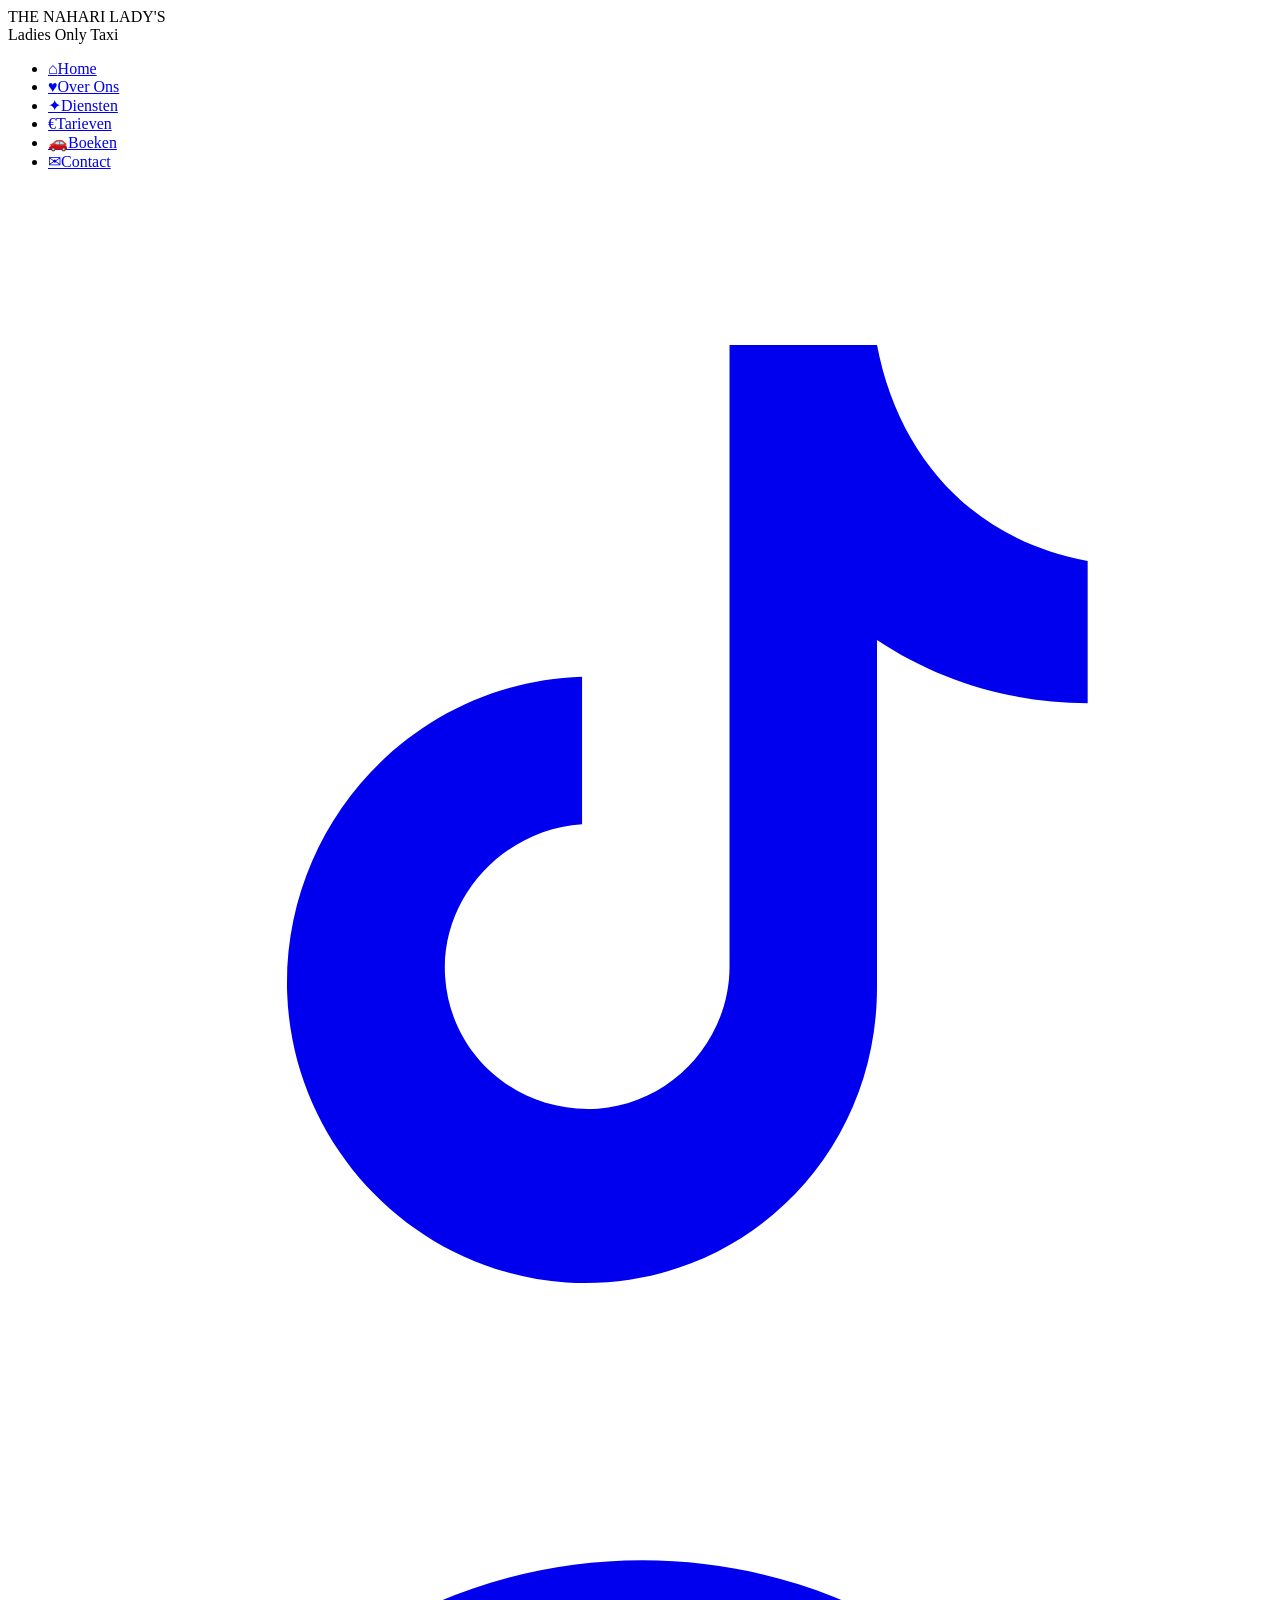
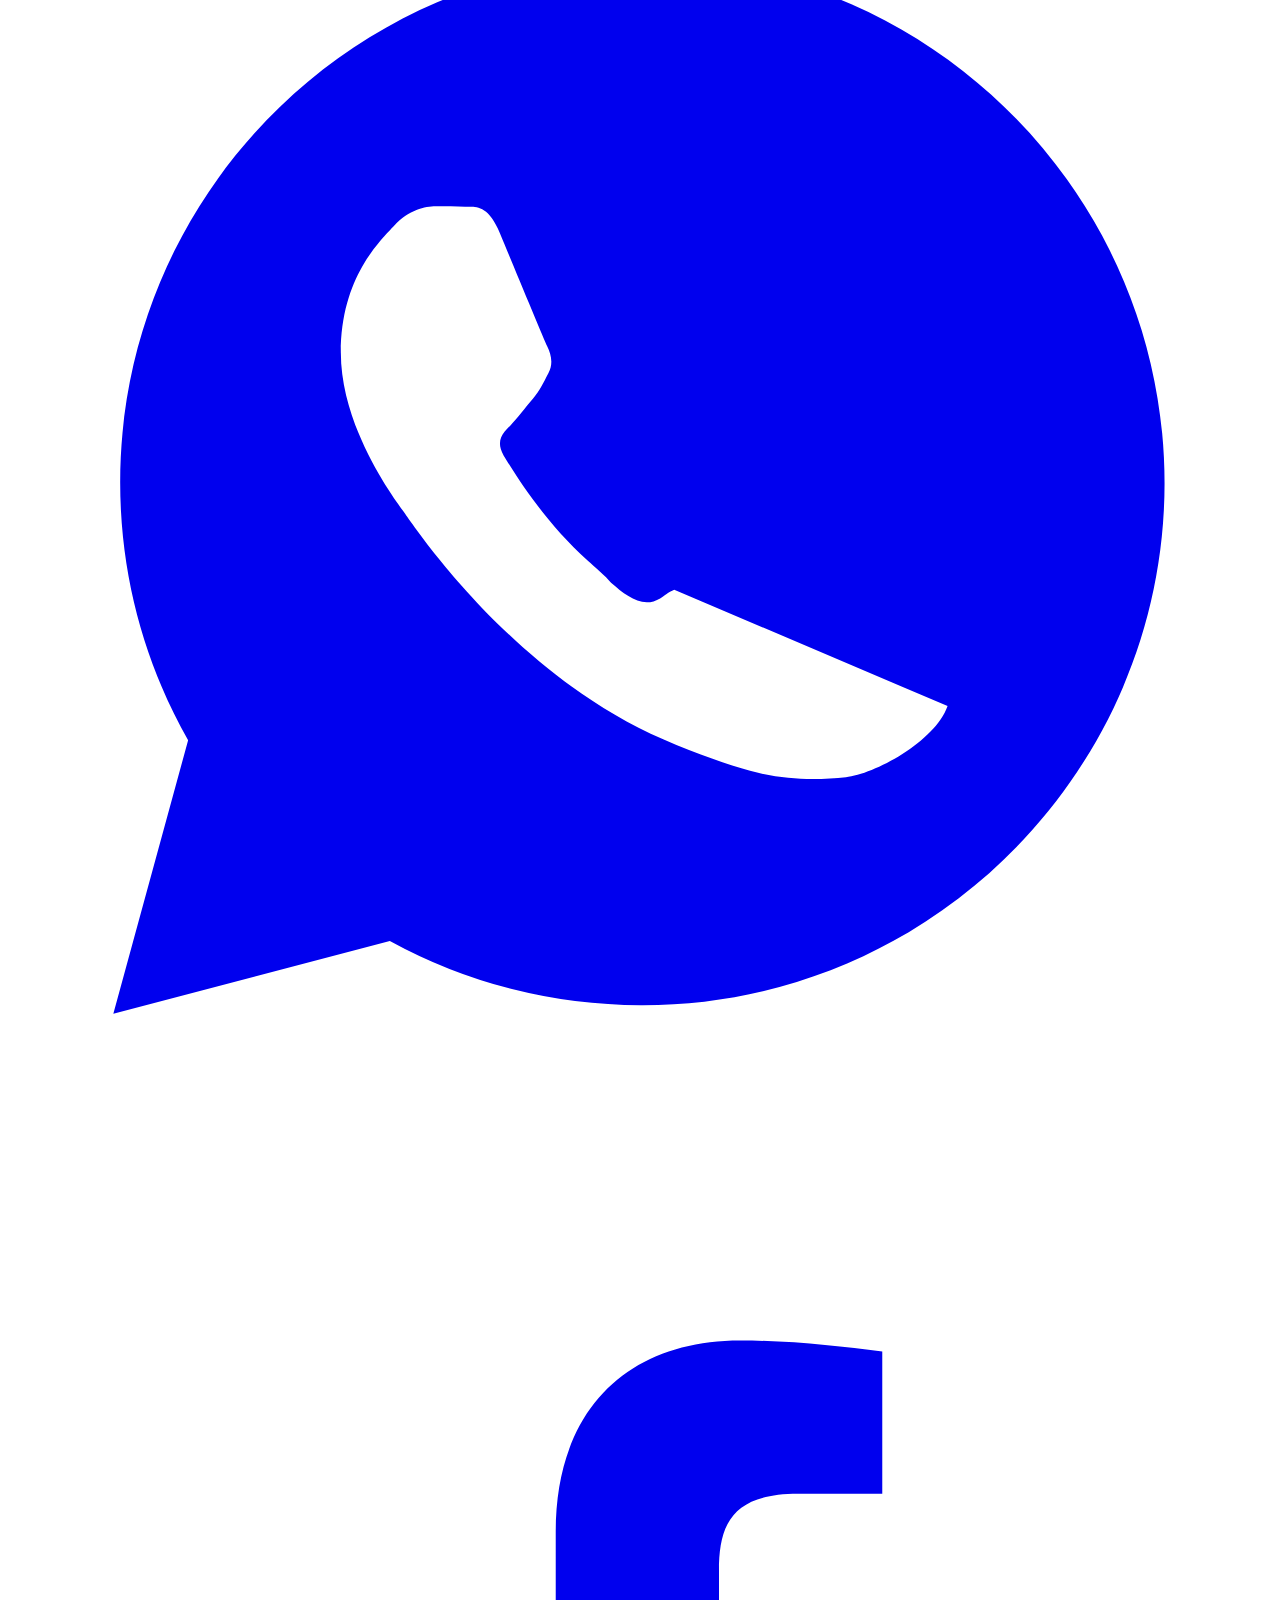
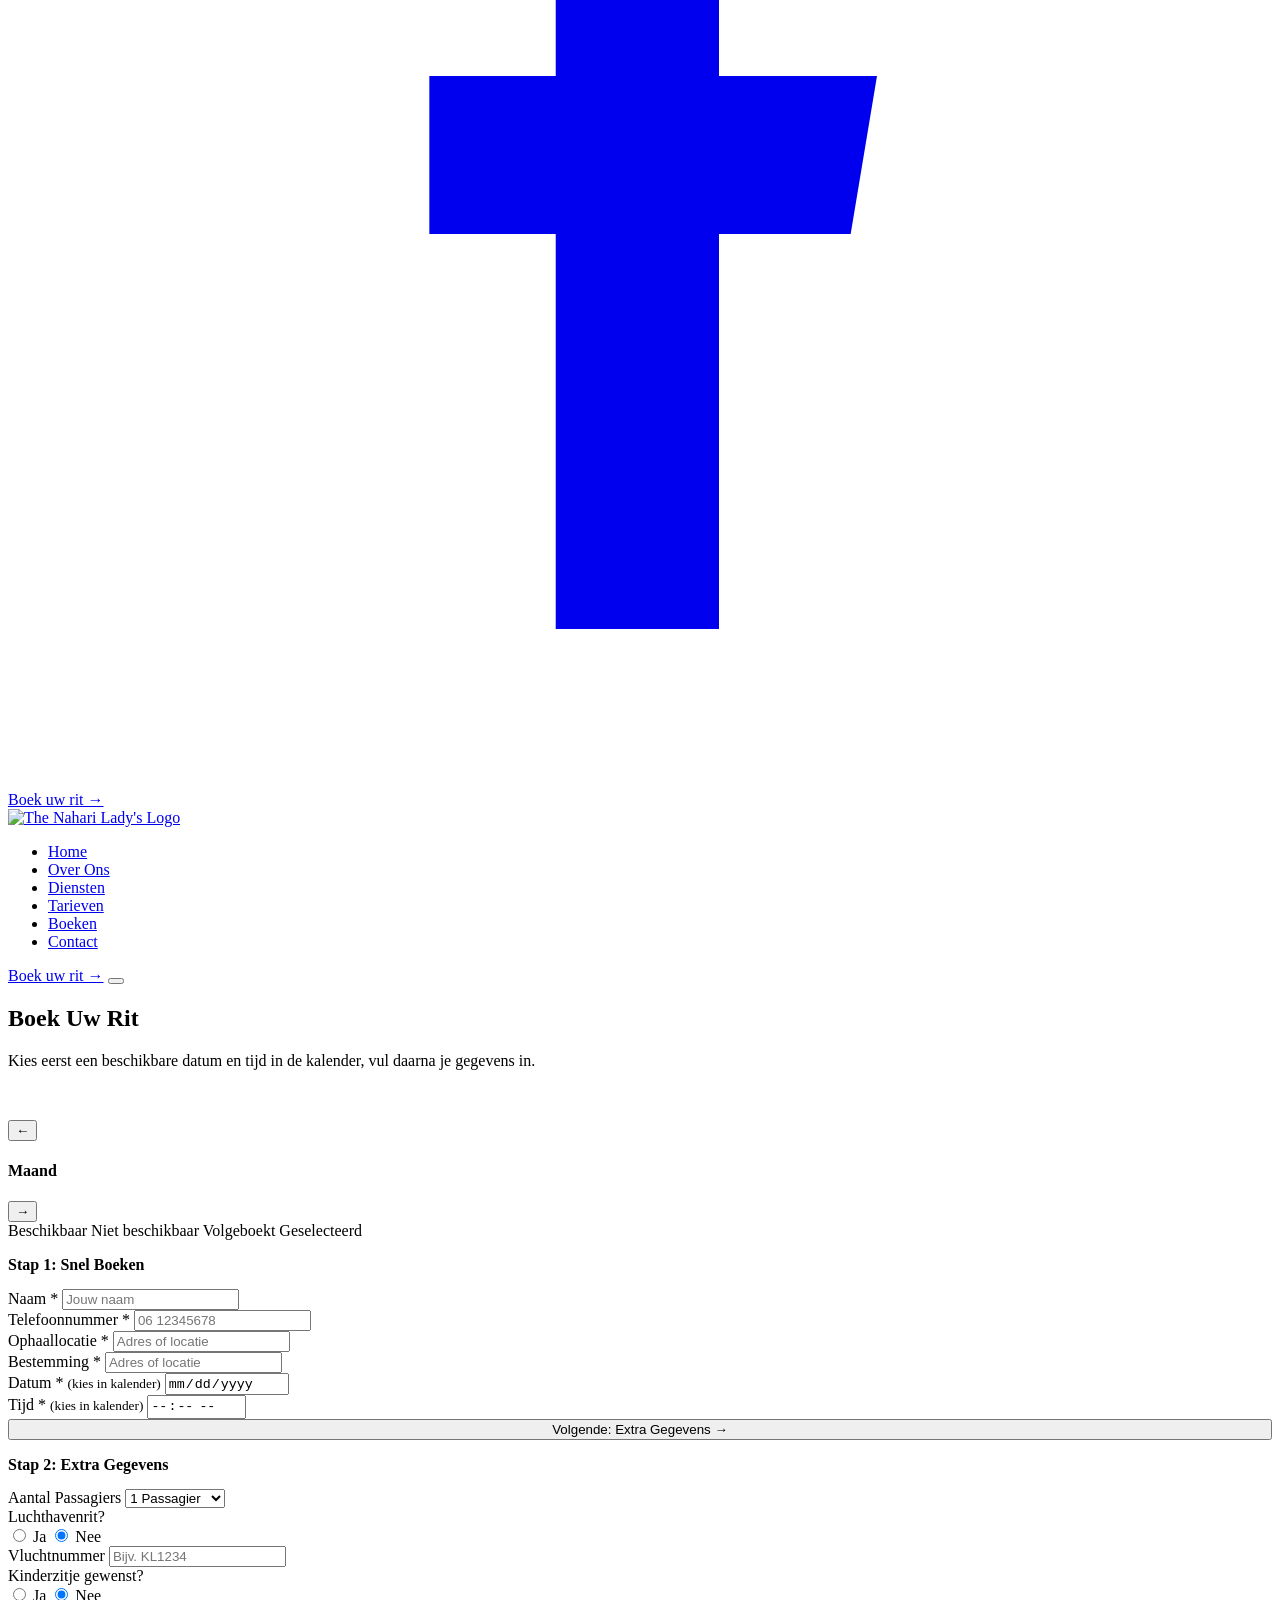
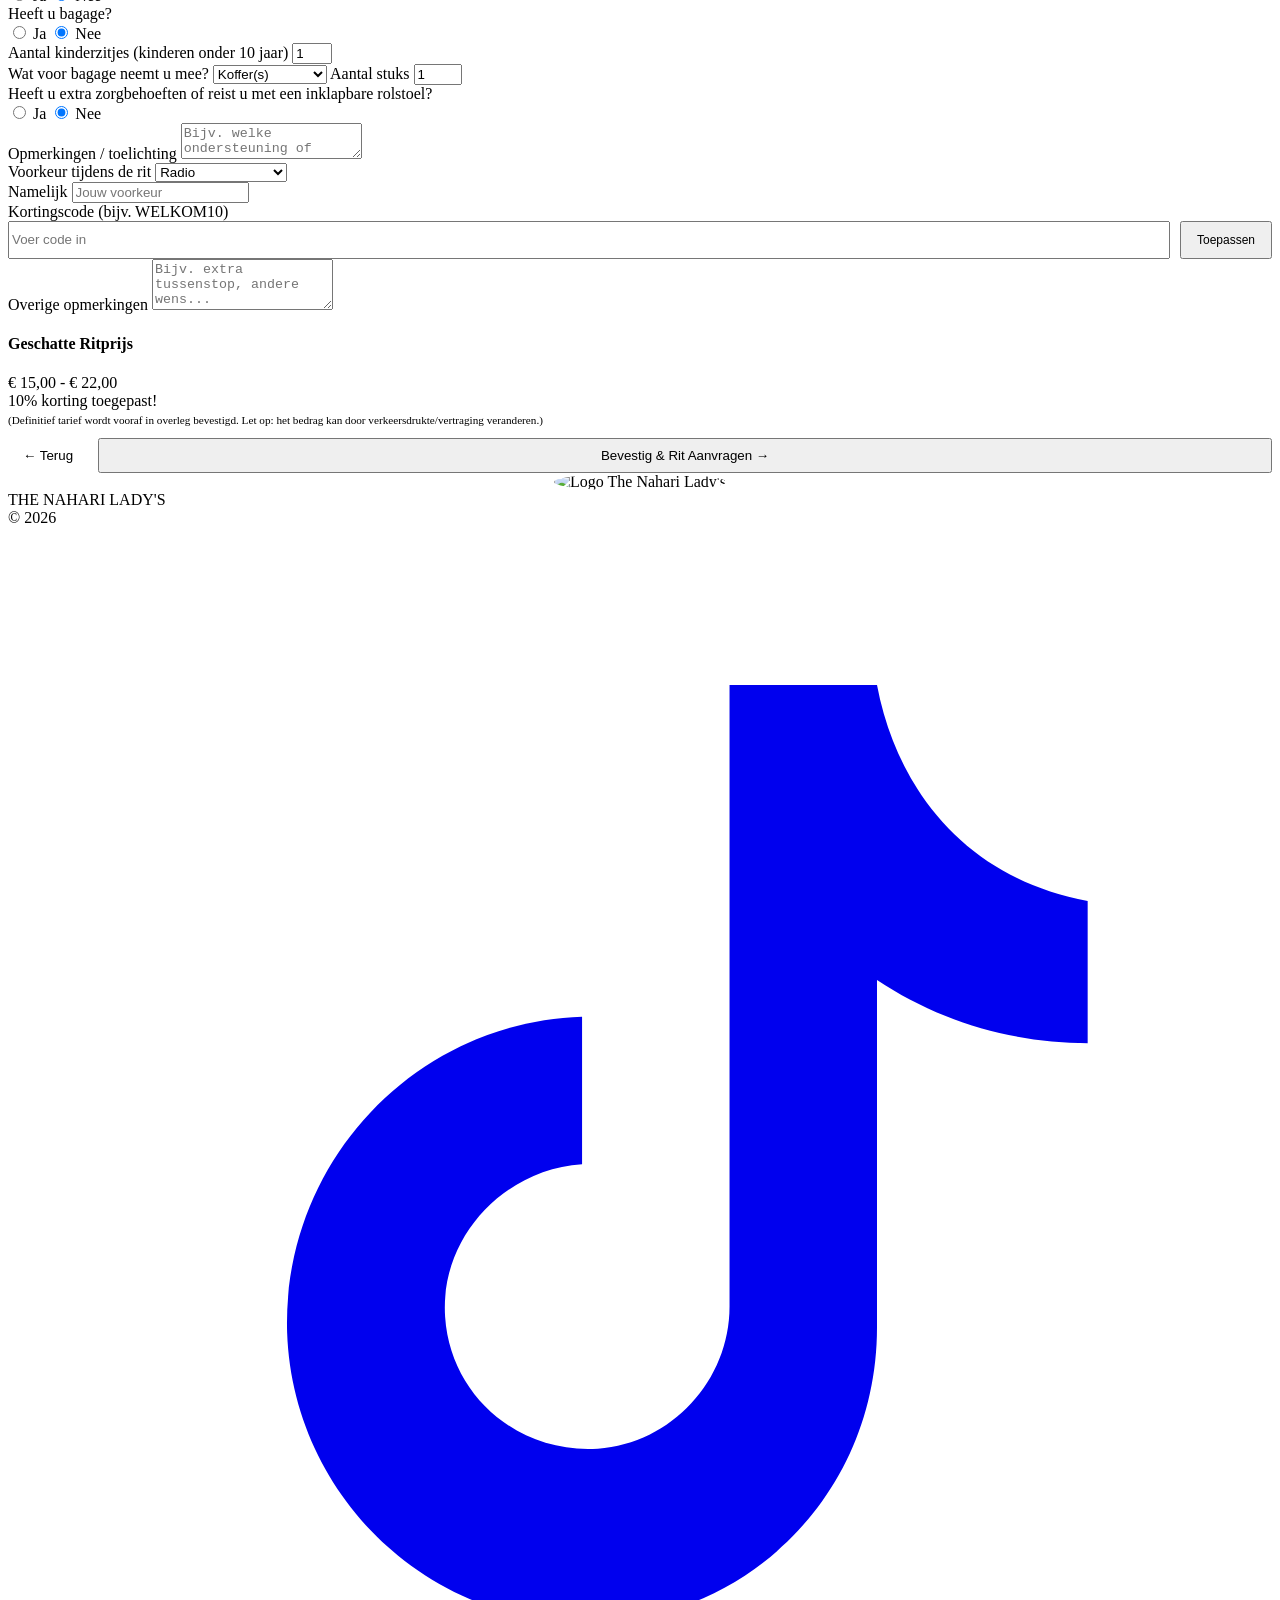
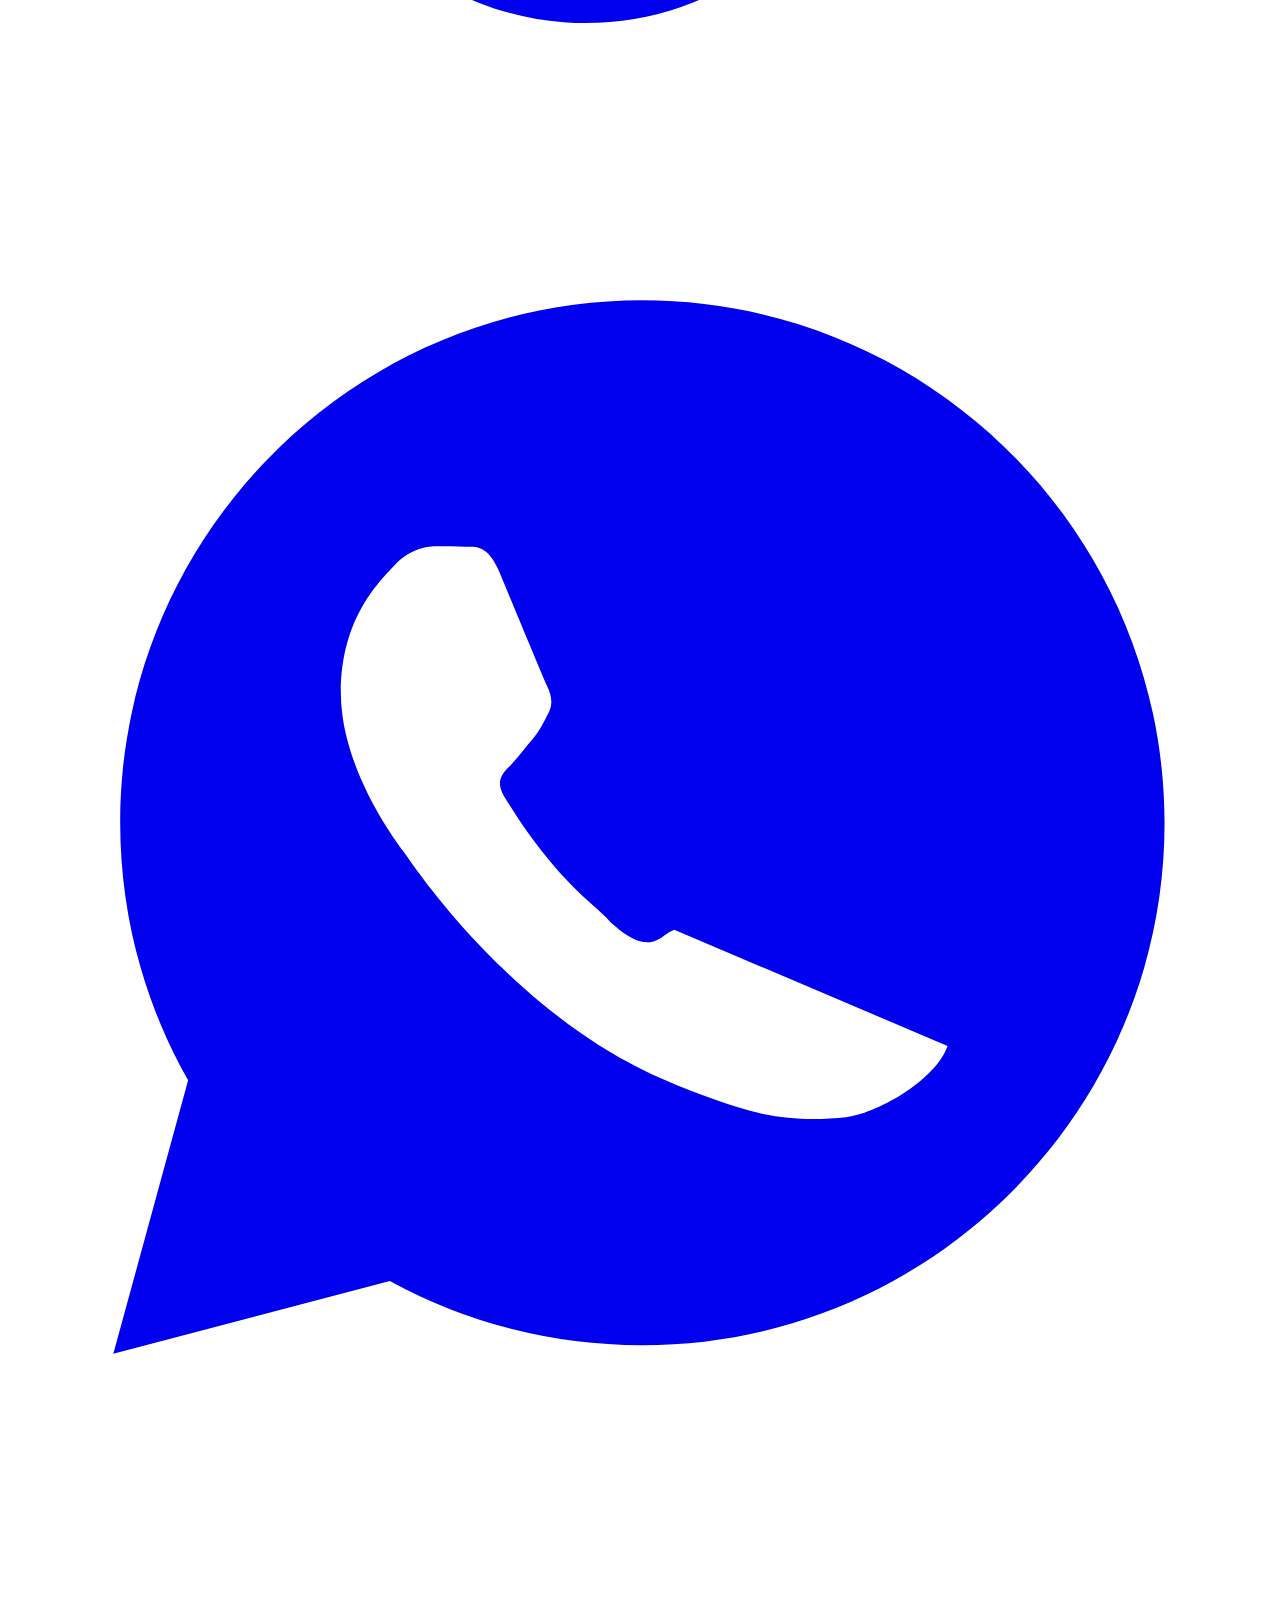
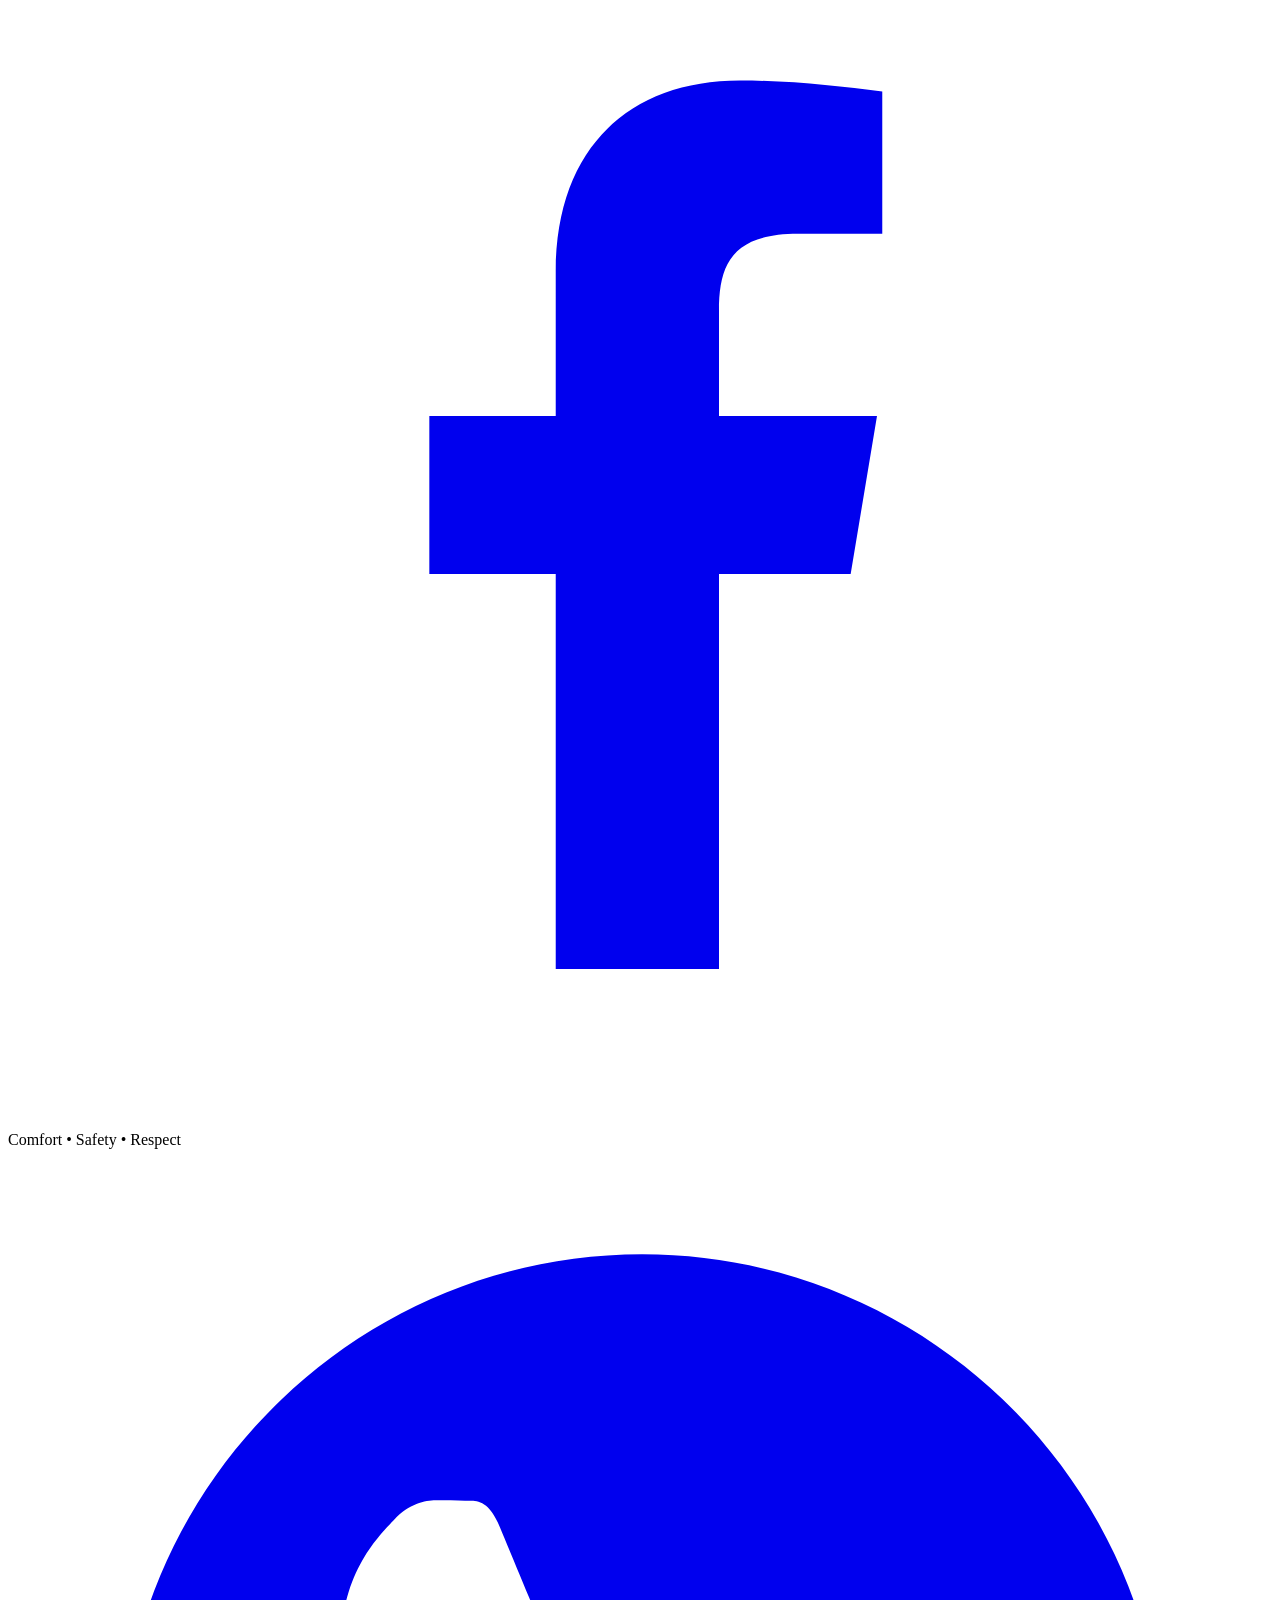
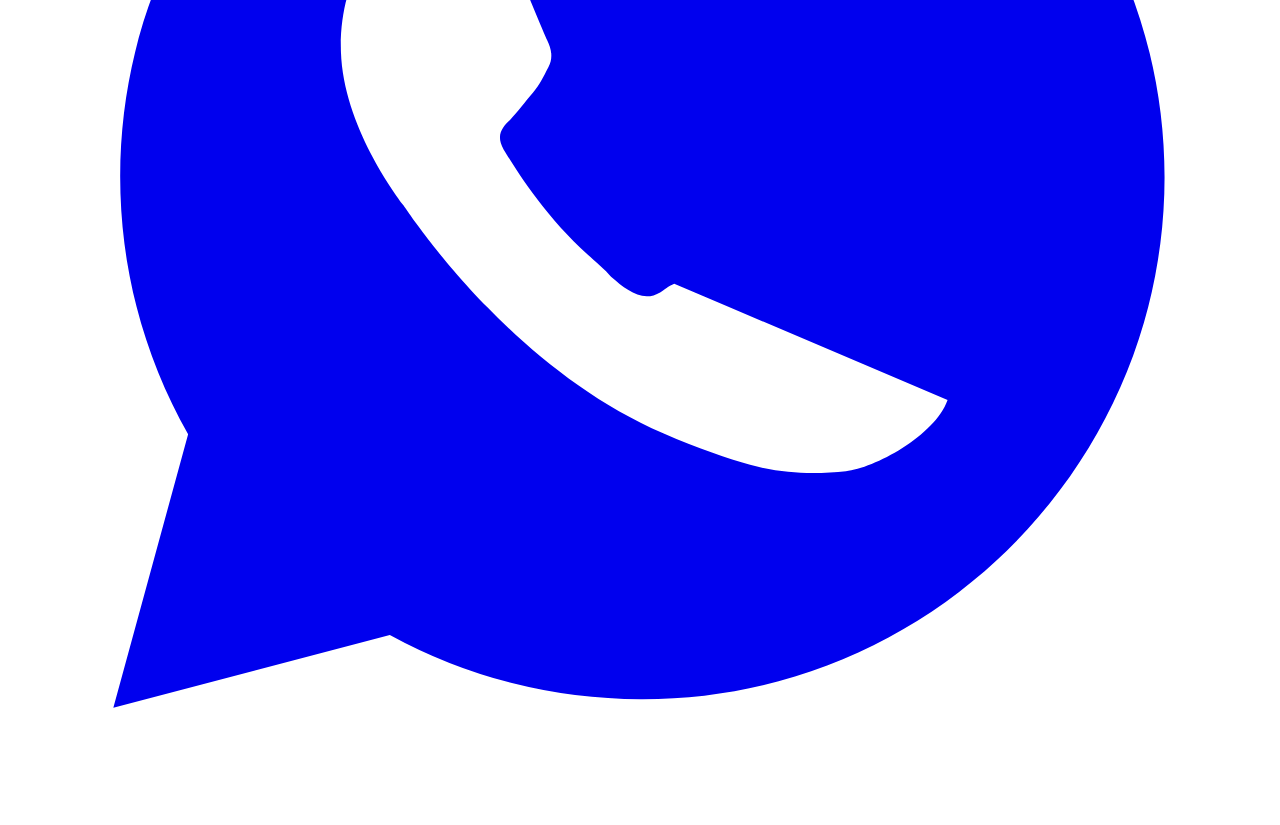
==== boeken.html @ c6970723 "Add files via upload" ====
<!DOCTYPE html>
<html lang="nl">
<head>
  <meta charset="UTF-8">
  <meta name="viewport" content="width=device-width, initial-scale=1.0">
  <title>Boek Uw Rit | THE NAHARI LADY'S</title>
  <meta name="description" content="Boek eenvoudig jouw rit bij The Nahari Lady's. Kies een beschikbare datum en tijd in de kalender.">
  <link rel="stylesheet" href="assets/style.css">
</head>
<body>

  <div id="preloader">
    <div class="preloader-title brand-name">THE NAHARI LADY'S</div>
    <div class="preloader-subtitle">Ladies Only Taxi</div>
  </div>

  <div class="hover-preview-box" id="hoverPreview"></div>

  <div class="mobile-nav-overlay" id="mobileOverlay" onclick="toggleMenu()"></div>
  <div class="mobile-sidebar" id="mobileSidebar">
    <div class="mobile-sidebar-preview" id="mobilePreview"></div>
    <ul class="mobile-nav-links">
      <li><a href="index.html" data-img="https://images.unsplash.com/photo-1549317661-bd32c8ce0db2?auto=format&fit=crop&w=500&q=80"><span class="m-icon">⌂</span>Home</a></li>
      <li><a href="over-ons.html" data-img="https://images.unsplash.com/photo-1573496359142-b8d87734a5a2?auto=format&fit=crop&w=500&q=80"><span class="m-icon">♥</span>Over Ons</a></li>
      <li><a href="diensten.html" data-img="https://images.unsplash.com/photo-1449965408869-eaa3f722e40d?auto=format&fit=crop&w=500&q=80"><span class="m-icon">✦</span>Diensten</a></li>
      <li><a href="tarieven.html" data-img="https://images.unsplash.com/photo-1554224155-8d04cb21cd6c?auto=format&fit=crop&w=500&q=80"><span class="m-icon">€</span>Tarieven</a></li>
      <li><a href="boeken.html" class="active" data-img="nnl.jpg"><span class="m-icon">🚗</span>Boeken</a></li>
      <li><a href="contact.html" data-img="https://images.unsplash.com/photo-1423666639041-f56000c27a9a?auto=format&fit=crop&w=500&q=80"><span class="m-icon">✉</span>Contact</a></li>
    </ul>
    <div>
      <div class="mobile-sidebar-socials social-icons">
        <a href="https://www.tiktok.com" target="_blank" rel="noopener" class="icon-tiktok" aria-label="TikTok"><svg viewBox="0 0 24 24" fill="currentColor"><path d="M16.5 3c.4 2.1 1.8 3.7 4 4.1v2.7c-1.4 0-2.8-.4-4-1.2v6.6c0 3.3-2.7 5.8-5.9 5.6-2.9-.2-5.2-2.6-5.3-5.5-.1-3.2 2.4-5.9 5.6-6v2.8c-1.5.1-2.7 1.4-2.6 2.9.1 1.5 1.4 2.6 2.9 2.5 1.4-.1 2.5-1.3 2.5-2.7V3h2.8z"/></svg></a>
        <a href="https://wa.me/31612345678" target="_blank" rel="noopener" class="icon-whatsapp" aria-label="WhatsApp"><svg viewBox="0 0 24 24" fill="currentColor"><path d="M12.04 2C6.58 2 2.13 6.45 2.13 11.91c0 1.79.47 3.45 1.29 4.9L2 22l5.25-1.38a9.9 9.9 0 0 0 4.79 1.22h.01c5.46 0 9.91-4.45 9.91-9.91C21.96 6.45 17.5 2 12.04 2zm5.8 14.16c-.24.68-1.4 1.3-1.93 1.35-.5.05-1.13.07-1.82-.12-.42-.12-.96-.3-1.65-.6-2.9-1.25-4.8-4.15-4.94-4.34-.14-.19-1.18-1.57-1.18-3 0-1.43.75-2.13 1.02-2.42.27-.29.58-.36.78-.36.19 0 .39 0 .56.01.18.01.42-.07.66.5.24.58.83 2 .9 2.15.07.15.12.32.02.51-.1.19-.15.31-.29.48-.15.17-.3.38-.43.51-.14.14-.29.29-.13.57.17.28.75 1.24 1.6 2 .12.11.34.29.44.42.29.25.6.5.94.29.15-.1.14-.11.26-.16z"/></svg></a>
        <a href="https://facebook.com" target="_blank" rel="noopener" class="icon-facebook" aria-label="Facebook"><svg viewBox="0 0 24 24" fill="currentColor"><path d="M13.5 21v-7.5h2.5l.5-3h-3V8.5c0-.87.24-1.46 1.5-1.46h1.6V4.34C15.8 4.24 14.9 4.13 13.9 4.13c-2.1 0-3.5 1.28-3.5 3.63V10.5H8v3h2.4V21h3.1z"/></svg></a>
      </div>
      <a href="boeken.html" class="btn-pink" style="justify-content: center; margin-top: 20px; width: 100%;">Boek uw rit &rarr;</a>
    </div>
  </div>

  <header>
    <div class="container nav-wrapper">
      <a href="index.html" class="logo-brand"><img src="nnl.jpg" alt="The Nahari Lady's Logo" class="logo-img"></a>
      <nav aria-label="Hoofdnavigatie">
        <ul class="nav-links">
          <li><a href="index.html" data-img="https://images.unsplash.com/photo-1549317661-bd32c8ce0db2?auto=format&fit=crop&w=300&q=80">Home</a></li>
          <li><a href="over-ons.html" data-img="https://images.unsplash.com/photo-1573496359142-b8d87734a5a2?auto=format&fit=crop&w=300&q=80">Over Ons</a></li>
          <li><a href="diensten.html" data-img="https://images.unsplash.com/photo-1449965408869-eaa3f722e40d?auto=format&fit=crop&w=300&q=80">Diensten</a></li>
          <li><a href="tarieven.html" data-img="https://images.unsplash.com/photo-1554224155-8d04cb21cd6c?auto=format&fit=crop&w=300&q=80">Tarieven</a></li>
          <li><a href="boeken.html" class="active" data-img="nnl.jpg">Boeken</a></li>
          <li><a href="contact.html" data-img="https://images.unsplash.com/photo-1423666639041-f56000c27a9a?auto=format&fit=crop&w=300&q=80">Contact</a></li>
        </ul>
      </nav>
      <a href="boeken.html" class="btn-pink nav-btn-desktop">Boek uw rit &rarr;</a>
      <button class="hamburger-btn" onclick="toggleMenu()" aria-label="Open Navigatiemenu" id="hamburgerBtn"><span></span><span></span><span></span></button>
    </div>
  </header>

  <section class="page-hero">
    <div class="container">
      <h1>Boek Uw Rit</h1>
      <p>Kies eerst een beschikbare datum en tijd in de kalender, vul daarna je gegevens in.</p>
    </div>
  </section>

  <section class="container booking-section fade-in-up" style="margin-top:50px;">

    <!-- KALENDER MET LEGENDA -->
    <div class="calendar-panel">
      <div class="calendar-header">
        <button type="button" class="cal-nav-btn" onclick="calendarPrevMonth()" aria-label="Vorige maand">&larr;</button>
        <h4 id="calendarMonthLabel">Maand</h4>
        <button type="button" class="cal-nav-btn" onclick="calendarNextMonth()" aria-label="Volgende maand">&rarr;</button>
      </div>
      <div class="calendar-grid" id="calendarGrid"></div>
      <div class="calendar-legend">
        <span><span class="legend-dot beschikbaar"></span> Beschikbaar</span>
        <span><span class="legend-dot niet-beschikbaar"></span> Niet beschikbaar</span>
        <span><span class="legend-dot vol"></span> Volgeboekt</span>
        <span><span class="legend-dot geselecteerd"></span> Geselecteerd</span>
      </div>

      <div class="timeslot-panel" id="timeslotPanel" style="display:none;">
        <h5>Kies een tijdstip</h5>
        <div class="timeslot-grid" id="timeslotGrid"></div>
        <div class="selected-date-info" id="selectedDateInfo"></div>
      </div>
    </div>

    <div class="booking-container">
      <form id="bookingForm" onsubmit="handleBookingSubmit(event)">

        <!-- STAP 1: SNEL BOEKEN -->
        <div id="step1">
          <h3 style="font-size: 1rem; margin-bottom: 15px; color: var(--turquoise-main);">Stap 1: Snel Boeken</h3>
          <div class="form-grid">
            <div class="form-group">
              <label for="naam">Naam *</label>
              <input type="text" id="naam" placeholder="Jouw naam" required>
            </div>
            <div class="form-group">
              <label for="telefoon">Telefoonnummer *</label>
              <input type="tel" id="telefoon" placeholder="06 12345678" required>
            </div>
            <div class="form-group">
              <label for="ophaal">Ophaallocatie *</label>
              <input type="text" id="ophaal" placeholder="Adres of locatie" required>
            </div>
            <div class="form-group">
              <label for="bestemming">Bestemming *</label>
              <input type="text" id="bestemming" placeholder="Adres of locatie" required>
            </div>
            <div class="form-group">
              <label for="datum">Datum * <small style="font-weight:400;">(kies in kalender)</small></label>
              <input type="date" id="datum" required readonly>
            </div>
            <div class="form-group">
              <label for="tijd">Tijd * <small style="font-weight:400;">(kies in kalender)</small></label>
              <input type="time" id="tijd" required readonly>
            </div>
            <div class="form-group full-width">
              <button type="button" class="btn-pink" onclick="goToStep2()" style="width:100%; justify-content:center;">Volgende: Extra Gegevens &rarr;</button>
            </div>
          </div>
        </div>

        <!-- STAP 2: EXTRA GEGEVENS -->
        <div id="step2">
          <h3 style="font-size: 1rem; margin-bottom: 15px; color: var(--turquoise-main);">Stap 2: Extra Gegevens</h3>
          <div class="form-grid">

            <div class="form-group">
              <label for="passagiers">Aantal Passagiers</label>
              <select id="passagiers">
                <option value="1">1 Passagier</option>
                <option value="2">2 Passagiers</option>
                <option value="3">3 Passagiers</option>
                <option value="4">4 Passagiers</option>
              </select>
            </div>

            <div class="form-group">
              <label>Luchthavenrit?</label>
              <div class="toggle-group">
                <input type="radio" name="luchthaven" id="luchthavenJa" onchange="toggleField('luchthaven', true)">
                <label for="luchthavenJa">Ja</label>
                <input type="radio" name="luchthaven" id="luchthavenNee" onchange="toggleField('luchthaven', false)" checked>
                <label for="luchthavenNee">Nee</label>
              </div>
            </div>

            <div class="conditional-field" id="luchthavenField">
              <div class="conditional-field-inner">
                <label for="vluchtnummer">Vluchtnummer</label>
                <input type="text" id="vluchtnummer" placeholder="Bijv. KL1234">
              </div>
            </div>

            <div class="form-group">
              <label>Kinderzitje gewenst?</label>
              <div class="toggle-group">
                <input type="radio" name="kinderzitje" id="kinderzitjeJa" onchange="toggleField('kinderzitje', true)">
                <label for="kinderzitjeJa">Ja</label>
                <input type="radio" name="kinderzitje" id="kinderzitjeNee" onchange="toggleField('kinderzitje', false)" checked>
                <label for="kinderzitjeNee">Nee</label>
              </div>
            </div>

            <div class="form-group">
              <label>Heeft u bagage?</label>
              <div class="toggle-group">
                <input type="radio" name="bagage" id="bagageJa" onchange="toggleField('bagage', true)">
                <label for="bagageJa">Ja</label>
                <input type="radio" name="bagage" id="bagageNee" onchange="toggleField('bagage', false)" checked>
                <label for="bagageNee">Nee</label>
              </div>
            </div>

            <div class="conditional-field" id="kinderzitjeField">
              <div class="conditional-field-inner">
                <label for="aantalKinderzitjes">Aantal kinderzitjes (kinderen onder 10 jaar)</label>
                <input type="number" id="aantalKinderzitjes" min="1" max="4" value="1">
              </div>
            </div>

            <div class="conditional-field" id="bagageField">
              <div class="conditional-field-inner">
                <label for="soortBagage">Wat voor bagage neemt u mee?</label>
                <select id="soortBagage">
                  <option value="koffers">Koffer(s)</option>
                  <option value="handbagage">Handbagage</option>
                  <option value="anders">Andere bagage</option>
                </select>
                <label for="aantalBagage">Aantal stuks</label>
                <input type="number" id="aantalBagage" min="1" max="10" value="1">
              </div>
            </div>

            <div class="form-group full-width">
              <label>Heeft u extra zorgbehoeften of reist u met een inklapbare rolstoel?</label>
              <div class="toggle-group" style="max-width: 300px;">
                <input type="radio" name="zorg" id="zorgJa" onchange="toggleField('zorg', true)">
                <label for="zorgJa">Ja</label>
                <input type="radio" name="zorg" id="zorgNee" onchange="toggleField('zorg', false)" checked>
                <label for="zorgNee">Nee</label>
              </div>
            </div>

            <div class="conditional-field" id="zorgField">
              <div class="conditional-field-inner">
                <label for="zorgToelichting">Opmerkingen / toelichting</label>
                <textarea id="zorgToelichting" rows="2" placeholder="Bijv. welke ondersteuning of hulpmiddel nodig is"></textarea>
              </div>
            </div>

            <div class="form-group full-width">
              <label for="voorkeurRit">Voorkeur tijdens de rit</label>
              <select id="voorkeurRit" onchange="toggleAndersVeld()">
                <option value="radio">Radio</option>
                <option value="muziek">Muziek</option>
                <option value="stilte">Stilte</option>
                <option value="geen">Geen voorkeur</option>
                <option value="anders">Anders, namelijk...</option>
              </select>
            </div>

            <div class="conditional-field" id="andersField">
              <div class="conditional-field-inner">
                <label for="voorkeurAnders">Namelijk</label>
                <input type="text" id="voorkeurAnders" placeholder="Jouw voorkeur">
              </div>
            </div>

            <div class="form-group full-width">
              <label for="kortingscode">Kortingscode (bijv. WELKOM10)</label>
              <div style="display:flex; gap:10px;">
                <input type="text" id="kortingscode" placeholder="Voer code in" style="flex:1;">
                <button type="button" class="btn-pink" onclick="applyDiscount()" style="padding: 10px 15px; font-size:0.75rem;">Toepassen</button>
              </div>
            </div>

            <div class="form-group full-width">
              <label for="opmerkingen">Overige opmerkingen</label>
              <textarea id="opmerkingen" rows="3" placeholder="Bijv. extra tussenstop, andere wens..."></textarea>
            </div>

            <div class="form-group full-width">
              <div class="price-estimate-box">
                <h4>Geschatte Ritprijs</h4>
                <div class="price-amount" id="priceDisplay">€ 15,00 - € 22,00</div>
                <div class="discount-tag" id="discountTag">10% korting toegepast!</div>
                <small style="font-size: 0.7rem; color: var(--text-muted);">(Definitief tarief wordt vooraf in overleg bevestigd. Let op: het bedrag kan door verkeersdrukte/vertraging veranderen.)</small>
              </div>
            </div>

            <div class="form-group full-width" style="display:flex; gap:10px; margin-top:10px;">
              <button type="button" onclick="goToStep1()" style="background:transparent; border:1px solid var(--border-color); padding:10px 15px; border-radius:30px; cursor:pointer;">&larr; Terug</button>
              <button type="submit" class="btn-pink" style="flex:1; justify-content:center;">Bevestig & Rit Aanvragen &rarr;</button>
            </div>
          </div>
        </div>

      </form>

      <div style="text-align: center;">
        <img src="nnl.jpg" alt="Logo The Nahari Lady's" style="width: 220px; height: auto; border-radius: 50%; border: 2px solid var(--gold-accent);" loading="lazy">
      </div>
    </div>
  </section>

  <footer>
    <div class="container footer-wrapper">
      <div><div class="brand-name">THE NAHARI LADY'S</div> &copy; 2026</div>
      <div class="social-icons">
        <a href="https://www.tiktok.com" target="_blank" rel="noopener" class="icon-tiktok" aria-label="TikTok"><svg viewBox="0 0 24 24" fill="currentColor"><path d="M16.5 3c.4 2.1 1.8 3.7 4 4.1v2.7c-1.4 0-2.8-.4-4-1.2v6.6c0 3.3-2.7 5.8-5.9 5.6-2.9-.2-5.2-2.6-5.3-5.5-.1-3.2 2.4-5.9 5.6-6v2.8c-1.5.1-2.7 1.4-2.6 2.9.1 1.5 1.4 2.6 2.9 2.5 1.4-.1 2.5-1.3 2.5-2.7V3h2.8z"/></svg></a>
        <a href="https://wa.me/31612345678" target="_blank" rel="noopener" class="icon-whatsapp" aria-label="WhatsApp"><svg viewBox="0 0 24 24" fill="currentColor"><path d="M12.04 2C6.58 2 2.13 6.45 2.13 11.91c0 1.79.47 3.45 1.29 4.9L2 22l5.25-1.38a9.9 9.9 0 0 0 4.79 1.22h.01c5.46 0 9.91-4.45 9.91-9.91C21.96 6.45 17.5 2 12.04 2zm5.8 14.16c-.24.68-1.4 1.3-1.93 1.35-.5.05-1.13.07-1.82-.12-.42-.12-.96-.3-1.65-.6-2.9-1.25-4.8-4.15-4.94-4.34-.14-.19-1.18-1.57-1.18-3 0-1.43.75-2.13 1.02-2.42.27-.29.58-.36.78-.36.19 0 .39 0 .56.01.18.01.42-.07.66.5.24.58.83 2 .9 2.15.07.15.12.32.02.51-.1.19-.15.31-.29.48-.15.17-.3.38-.43.51-.14.14-.29.29-.13.57.17.28.75 1.24 1.6 2 .12.11.34.29.44.42.29.25.6.5.94.29.15-.1.14-.11.26-.16z"/></svg></a>
        <a href="https://facebook.com" target="_blank" rel="noopener" class="icon-facebook" aria-label="Facebook"><svg viewBox="0 0 24 24" fill="currentColor"><path d="M13.5 21v-7.5h2.5l.5-3h-3V8.5c0-.87.24-1.46 1.5-1.46h1.6V4.34C15.8 4.24 14.9 4.13 13.9 4.13c-2.1 0-3.5 1.28-3.5 3.63V10.5H8v3h2.4V21h3.1z"/></svg></a>
      </div>
      <div>Comfort &bull; Safety &bull; Respect</div>
    </div>
  </footer>

  <a href="https://wa.me/31612345678" target="_blank" rel="noopener" class="whatsapp-float" aria-label="WhatsApp">
    <svg viewBox="0 0 24 24" fill="currentColor"><path d="M12.04 2C6.58 2 2.13 6.45 2.13 11.91c0 1.79.47 3.45 1.29 4.9L2 22l5.25-1.38a9.9 9.9 0 0 0 4.79 1.22h.01c5.46 0 9.91-4.45 9.91-9.91C21.96 6.45 17.5 2 12.04 2zm5.8 14.16c-.24.68-1.4 1.3-1.93 1.35-.5.05-1.13.07-1.82-.12-.42-.12-.96-.3-1.65-.6-2.9-1.25-4.8-4.15-4.94-4.34-.14-.19-1.18-1.57-1.18-3 0-1.43.75-2.13 1.02-2.42.27-.29.58-.36.78-.36.19 0 .39 0 .56.01.18.01.42-.07.66.5.24.58.83 2 .9 2.15.07.15.12.32.02.51-.1.19-.15.31-.29.48-.15.17-.3.38-.43.51-.14.14-.29.29-.13.57.17.28.75 1.24 1.6 2 .12.11.34.29.44.42.29.25.6.5.94.29.15-.1.14-.11.26-.16z"/></svg>
  </a>

  <script src="assets/script.js"></script>
  <script src="assets/booking.js"></script>
</body>
</html>
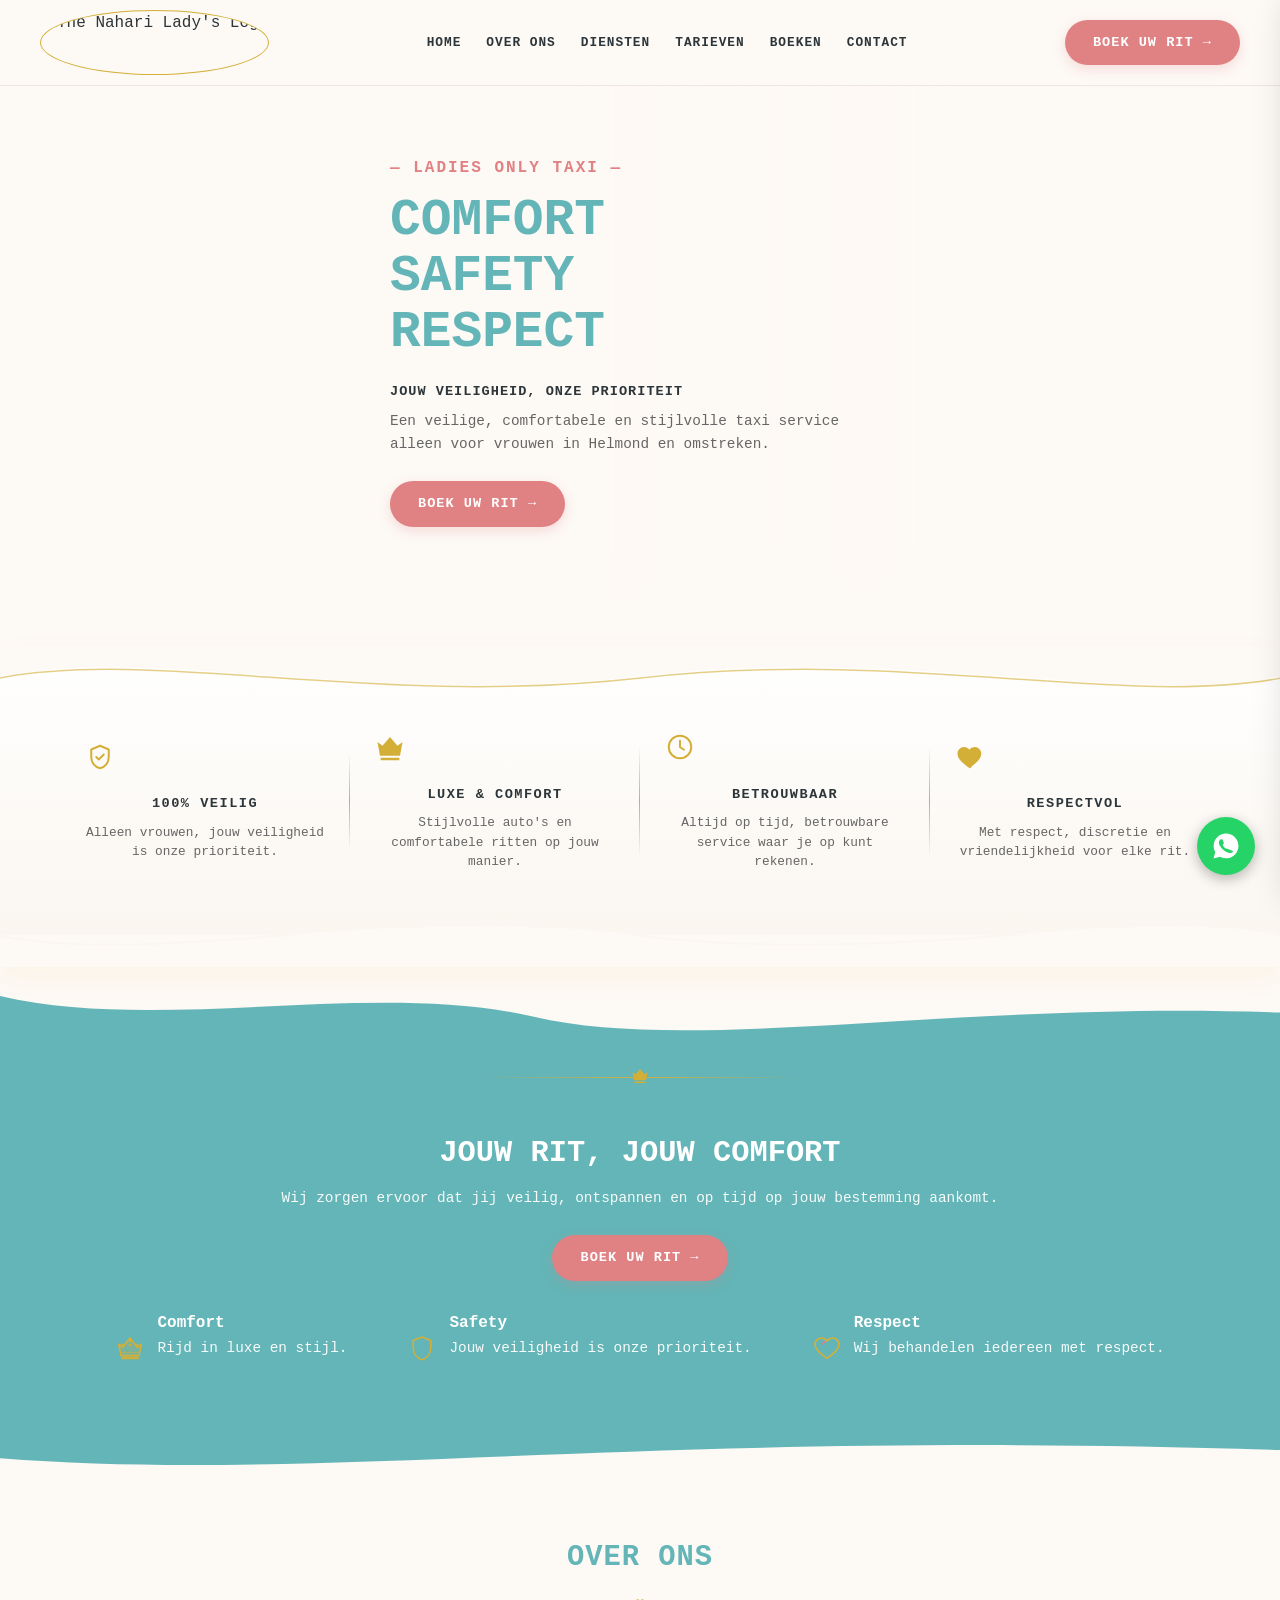
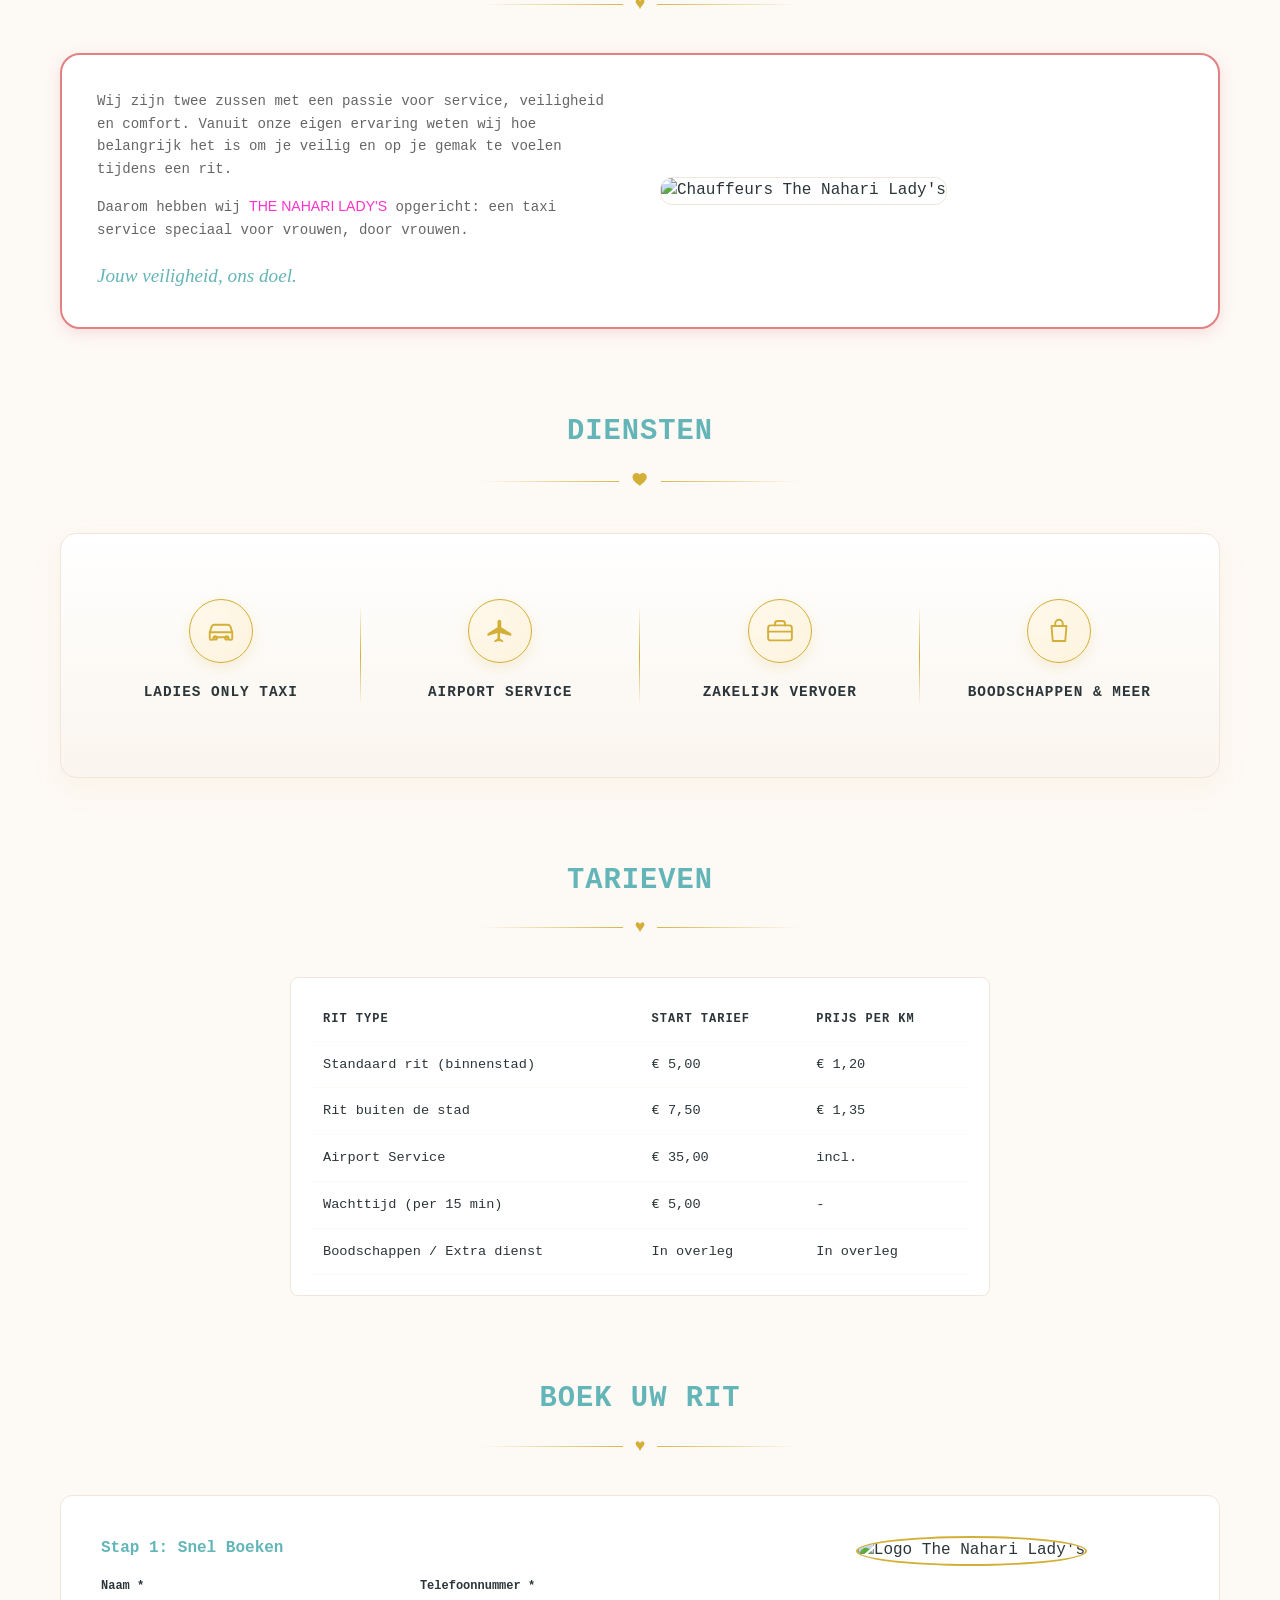
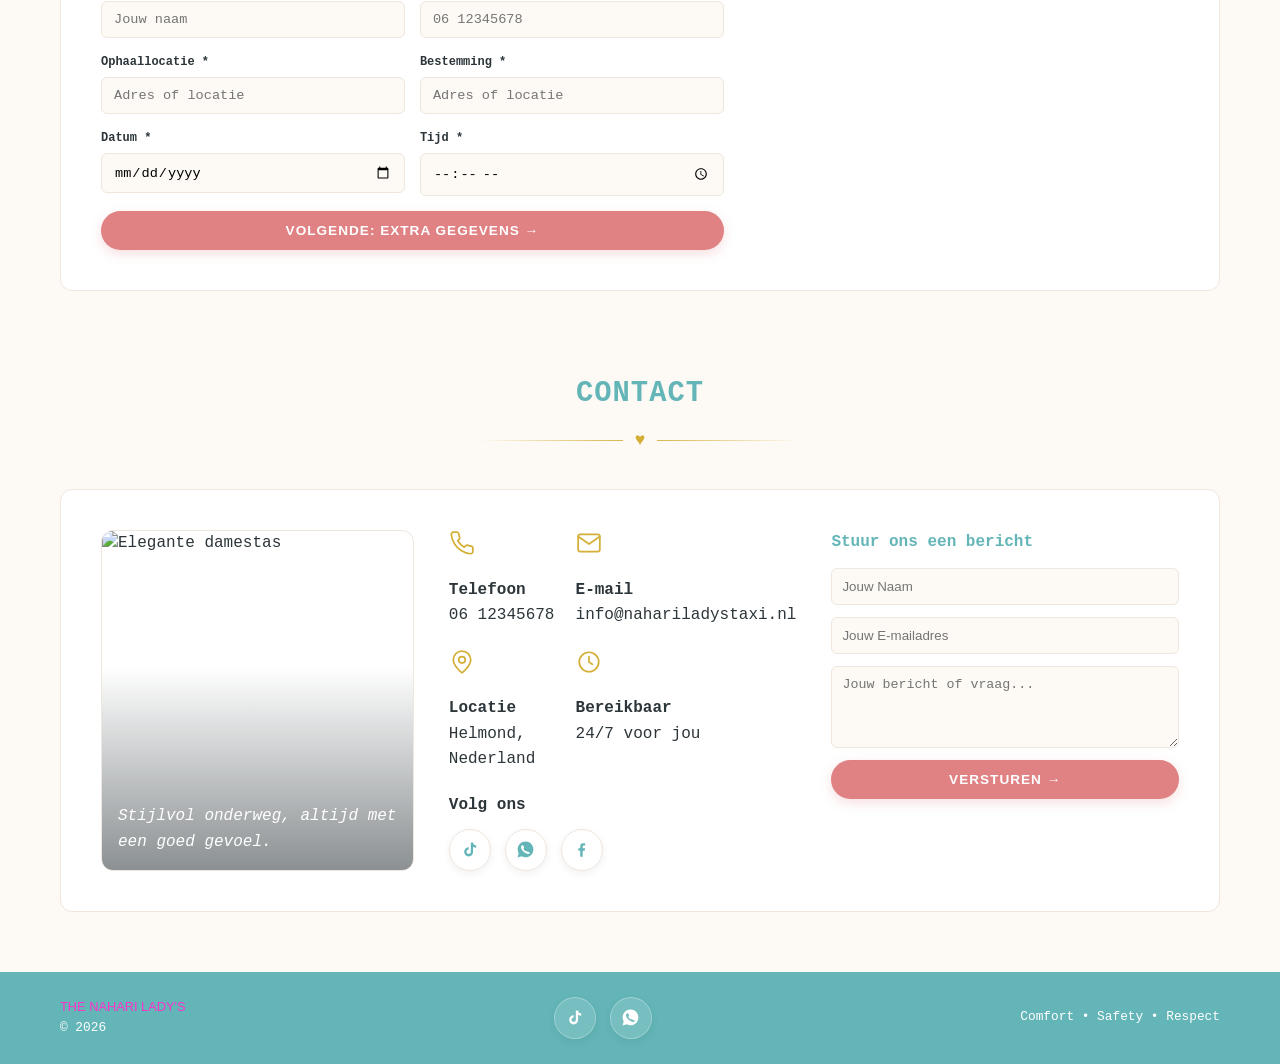
==== commit 28b0df5d: "Change greeting from 'Hello World' to 'Goodbye World'" ====
--- a/boeken.html
+++ b/boeken.html
@@ -5,27 +5,30 @@
   <meta name="viewport" content="width=device-width, initial-scale=1.0">
   <title>Boek Uw Rit | THE NAHARI LADY'S</title>
   <meta name="description" content="Boek eenvoudig jouw rit bij The Nahari Lady's. Kies een beschikbare datum en tijd in de kalender.">
-  <link rel="stylesheet" href="assets/style.css">
+  <link rel="stylesheet" href="css/style.css">
 </head>
 <body>
 
+  <!-- PRELOADER -->
   <div id="preloader">
     <div class="preloader-title brand-name">THE NAHARI LADY'S</div>
     <div class="preloader-subtitle">Ladies Only Taxi</div>
   </div>
 
+  <!-- DYNAMISCHE HOVER PREVIEW BOX -->
   <div class="hover-preview-box" id="hoverPreview"></div>
 
+  <!-- MOBIEL SLIDE-IN MENU -->
   <div class="mobile-nav-overlay" id="mobileOverlay" onclick="toggleMenu()"></div>
   <div class="mobile-sidebar" id="mobileSidebar">
     <div class="mobile-sidebar-preview" id="mobilePreview"></div>
     <ul class="mobile-nav-links">
-      <li><a href="index.html" data-img="https://images.unsplash.com/photo-1549317661-bd32c8ce0db2?auto=format&fit=crop&w=500&q=80"><span class="m-icon">⌂</span>Home</a></li>
-      <li><a href="over-ons.html" data-img="https://images.unsplash.com/photo-1573496359142-b8d87734a5a2?auto=format&fit=crop&w=500&q=80"><span class="m-icon">♥</span>Over Ons</a></li>
-      <li><a href="diensten.html" data-img="https://images.unsplash.com/photo-1449965408869-eaa3f722e40d?auto=format&fit=crop&w=500&q=80"><span class="m-icon">✦</span>Diensten</a></li>
-      <li><a href="tarieven.html" data-img="https://images.unsplash.com/photo-1554224155-8d04cb21cd6c?auto=format&fit=crop&w=500&q=80"><span class="m-icon">€</span>Tarieven</a></li>
-      <li><a href="boeken.html" class="active" data-img="nnl.jpg"><span class="m-icon">🚗</span>Boeken</a></li>
-      <li><a href="contact.html" data-img="https://images.unsplash.com/photo-1423666639041-f56000c27a9a?auto=format&fit=crop&w=500&q=80"><span class="m-icon">✉</span>Contact</a></li>
+      <li><a href="#home" data-img="https://images.unsplash.com/photo-1549317661-bd32c8ce0db2?auto=format&fit=crop&w=500&q=80" onclick="toggleMenu()"><span class="m-icon">⌂</span>Home</a></li>
+      <li><a href="#over-ons" data-img="https://images.unsplash.com/photo-1573496359142-b8d87734a5a2?auto=format&fit=crop&w=500&q=80" onclick="toggleMenu()"><span class="m-icon">♥</span>Over Ons</a></li>
+      <li><a href="#diensten" data-img="https://images.unsplash.com/photo-1449965408869-eaa3f722e40d?auto=format&fit=crop&w=500&q=80" onclick="toggleMenu()"><span class="m-icon">✦</span>Diensten</a></li>
+      <li><a href="#tarieven" data-img="https://images.unsplash.com/photo-1554224155-8d04cb21cd6c?auto=format&fit=crop&w=500&q=80" onclick="toggleMenu()"><span class="m-icon">€</span>Tarieven</a></li>
+      <li><a href="#boeken" data-img="nnl.jpg" onclick="toggleMenu()"><span class="m-icon">🚗</span>Boeken</a></li>
+      <li><a href="#contact" data-img="https://images.unsplash.com/photo-1423666639041-f56000c27a9a?auto=format&fit=crop&w=500&q=80" onclick="toggleMenu()"><span class="m-icon">✉</span>Contact</a></li>
     </ul>
     <div>
       <div class="mobile-sidebar-socials social-icons">
@@ -33,62 +36,224 @@
         <a href="https://wa.me/31612345678" target="_blank" rel="noopener" class="icon-whatsapp" aria-label="WhatsApp"><svg viewBox="0 0 24 24" fill="currentColor"><path d="M12.04 2C6.58 2 2.13 6.45 2.13 11.91c0 1.79.47 3.45 1.29 4.9L2 22l5.25-1.38a9.9 9.9 0 0 0 4.79 1.22h.01c5.46 0 9.91-4.45 9.91-9.91C21.96 6.45 17.5 2 12.04 2zm5.8 14.16c-.24.68-1.4 1.3-1.93 1.35-.5.05-1.13.07-1.82-.12-.42-.12-.96-.3-1.65-.6-2.9-1.25-4.8-4.15-4.94-4.34-.14-.19-1.18-1.57-1.18-3 0-1.43.75-2.13 1.02-2.42.27-.29.58-.36.78-.36.19 0 .39 0 .56.01.18.01.42-.07.66.5.24.58.83 2 .9 2.15.07.15.12.32.02.51-.1.19-.15.31-.29.48-.15.17-.3.38-.43.51-.14.14-.29.29-.13.57.17.28.75 1.24 1.6 2 .12.11.34.29.44.42.29.25.6.5.94.29.15-.1.14-.11.26-.16z"/></svg></a>
         <a href="https://facebook.com" target="_blank" rel="noopener" class="icon-facebook" aria-label="Facebook"><svg viewBox="0 0 24 24" fill="currentColor"><path d="M13.5 21v-7.5h2.5l.5-3h-3V8.5c0-.87.24-1.46 1.5-1.46h1.6V4.34C15.8 4.24 14.9 4.13 13.9 4.13c-2.1 0-3.5 1.28-3.5 3.63V10.5H8v3h2.4V21h3.1z"/></svg></a>
       </div>
-      <a href="boeken.html" class="btn-pink" style="justify-content: center; margin-top: 20px; width: 100%;">Boek uw rit &rarr;</a>
+      <a href="#boeken" class="btn-pink" onclick="toggleMenu()" style="justify-content: center; margin-top: 20px; width: 100%;">Boek uw rit &rarr;</a>
     </div>
   </div>
 
+  <!-- NAVBAR -->
   <header>
     <div class="container nav-wrapper">
-      <a href="index.html" class="logo-brand"><img src="nnl.jpg" alt="The Nahari Lady's Logo" class="logo-img"></a>
+      <a href="#home" class="logo-brand">
+        <img src="nnl.jpg" alt="The Nahari Lady's Logo" class="logo-img">
+      </a>
+
       <nav aria-label="Hoofdnavigatie">
         <ul class="nav-links">
-          <li><a href="index.html" data-img="https://images.unsplash.com/photo-1549317661-bd32c8ce0db2?auto=format&fit=crop&w=300&q=80">Home</a></li>
-          <li><a href="over-ons.html" data-img="https://images.unsplash.com/photo-1573496359142-b8d87734a5a2?auto=format&fit=crop&w=300&q=80">Over Ons</a></li>
-          <li><a href="diensten.html" data-img="https://images.unsplash.com/photo-1449965408869-eaa3f722e40d?auto=format&fit=crop&w=300&q=80">Diensten</a></li>
-          <li><a href="tarieven.html" data-img="https://images.unsplash.com/photo-1554224155-8d04cb21cd6c?auto=format&fit=crop&w=300&q=80">Tarieven</a></li>
-          <li><a href="boeken.html" class="active" data-img="nnl.jpg">Boeken</a></li>
-          <li><a href="contact.html" data-img="https://images.unsplash.com/photo-1423666639041-f56000c27a9a?auto=format&fit=crop&w=300&q=80">Contact</a></li>
+          <li><a href="#home" data-img="https://images.unsplash.com/photo-1549317661-bd32c8ce0db2?auto=format&fit=crop&w=300&q=80">Home</a></li>
+          <li><a href="#over-ons" data-img="https://images.unsplash.com/photo-1573496359142-b8d87734a5a2?auto=format&fit=crop&w=300&q=80">Over Ons</a></li>
+          <li><a href="#diensten" data-img="https://images.unsplash.com/photo-1449965408869-eaa3f722e40d?auto=format&fit=crop&w=300&q=80">Diensten</a></li>
+          <li><a href="#tarieven" data-img="https://images.unsplash.com/photo-1554224155-8d04cb21cd6c?auto=format&fit=crop&w=300&q=80">Tarieven</a></li>
+          <li><a href="#boeken" data-img="nnl.jpg">Boeken</a></li>
+          <li><a href="#contact" data-img="https://images.unsplash.com/photo-1423666639041-f56000c27a9a?auto=format&fit=crop&w=300&q=80">Contact</a></li>
         </ul>
       </nav>
-      <a href="boeken.html" class="btn-pink nav-btn-desktop">Boek uw rit &rarr;</a>
-      <button class="hamburger-btn" onclick="toggleMenu()" aria-label="Open Navigatiemenu" id="hamburgerBtn"><span></span><span></span><span></span></button>
+
+      <a href="#boeken" class="btn-pink nav-btn-desktop">Boek uw rit &rarr;</a>
+
+      <button class="hamburger-btn" onclick="toggleMenu()" aria-label="Open Navigatiemenu" id="hamburgerBtn">
+        <span></span><span></span><span></span>
+      </button>
     </div>
   </header>
 
-  <section class="page-hero">
+  <!-- HERO SECTION -->
+  <section class="hero" id="home">
+    <div class="container fade-in-up">
+      <div class="hero-text">
+        <span class="hero-subtitle-top">&mdash; Ladies Only Taxi &mdash;</span>
+        <h1>COMFORT<br>SAFETY<br>RESPECT</h1>
+        <div class="hero-subtitle-bottom">Jouw veiligheid, onze prioriteit</div>
+        <p>Een veilige, comfortabele en stijlvolle taxi service alleen voor vrouwen in Helmond en omstreken.</p>
+        <a href="#boeken" class="btn-pink">Boek uw rit &rarr;</a>
+      </div>
+    </div>
+    <div class="hero-wave-bottom">
+      <svg viewBox="0 0 1200 60" preserveAspectRatio="none">
+        <path d="M0,40 C200,10 400,70 600,40 C800,10 1000,70 1200,40 L1200,60 L0,60 Z"></path>
+      </svg>
+    </div>
+  </section>
+
+  <!-- LUXE FEATURE SECTION - VOLLEDIG GOLVEND -->
+  <section class="luxury-features-section fade-in-up">
+    <div class="luxury-wave-edge top">
+      <svg viewBox="0 0 1200 60" preserveAspectRatio="none">
+        <path d="M0,30 C150,0 350,60 600,30 C850,0 1050,60 1200,30 L1200,0 L0,0 Z"></path>
+        <path class="gold-trim" d="M0,32 C150,2 350,62 600,32 C850,2 1050,62 1200,32"></path>
+      </svg>
+    </div>
     <div class="container">
-      <h1>Boek Uw Rit</h1>
-      <p>Kies eerst een beschikbare datum en tijd in de kalender, vul daarna je gegevens in.</p>
-    </div>
-  </section>
-
-  <section class="container booking-section fade-in-up" style="margin-top:50px;">
-
-    <!-- KALENDER MET LEGENDA -->
-    <div class="calendar-panel">
-      <div class="calendar-header">
-        <button type="button" class="cal-nav-btn" onclick="calendarPrevMonth()" aria-label="Vorige maand">&larr;</button>
-        <h4 id="calendarMonthLabel">Maand</h4>
-        <button type="button" class="cal-nav-btn" onclick="calendarNextMonth()" aria-label="Volgende maand">&rarr;</button>
-      </div>
-      <div class="calendar-grid" id="calendarGrid"></div>
-      <div class="calendar-legend">
-        <span><span class="legend-dot beschikbaar"></span> Beschikbaar</span>
-        <span><span class="legend-dot niet-beschikbaar"></span> Niet beschikbaar</span>
-        <span><span class="legend-dot vol"></span> Volgeboekt</span>
-        <span><span class="legend-dot geselecteerd"></span> Geselecteerd</span>
-      </div>
-
-      <div class="timeslot-panel" id="timeslotPanel" style="display:none;">
-        <h5>Kies een tijdstip</h5>
-        <div class="timeslot-grid" id="timeslotGrid"></div>
-        <div class="selected-date-info" id="selectedDateInfo"></div>
-      </div>
+      <div class="luxury-features-grid">
+        <div class="luxury-feature-item">
+          <span class="icon-gold"><svg viewBox="0 0 24 24" fill="none" stroke="currentColor" stroke-width="1.6" stroke-linecap="round" stroke-linejoin="round"><path d="M12 3l7 3v6c0 4.5-3 8-7 9-4-1-7-4.5-7-9V6l7-3z"/><path d="M9 12l2 2 4-4"/></svg></span>
+          <h3>100% Veilig</h3>
+          <p>Alleen vrouwen, jouw veiligheid is onze prioriteit.</p>
+        </div>
+        <div class="luxury-feature-item">
+          <span class="icon-gold"><svg viewBox="0 0 24 24" fill="currentColor"><path d="M2 8l4 3 6-7 6 7 4-3-2 11H4L2 8zm2.5 12.5h15v2h-15z"/></svg></span>
+          <h3>Luxe & Comfort</h3>
+          <p>Stijlvolle auto's en comfortabele ritten op jouw manier.</p>
+        </div>
+        <div class="luxury-feature-item">
+          <span class="icon-gold"><svg viewBox="0 0 24 24" fill="none" stroke="currentColor" stroke-width="1.6" stroke-linecap="round" stroke-linejoin="round"><circle cx="12" cy="12" r="9"/><path d="M12 7v5l3.2 2.2"/></svg></span>
+          <h3>Betrouwbaar</h3>
+          <p>Altijd op tijd, betrouwbare service waar je op kunt rekenen.</p>
+        </div>
+        <div class="luxury-feature-item">
+          <span class="icon-gold"><svg viewBox="0 0 24 24" fill="currentColor"><path d="M12 21s-1-.6-2.5-1.7C4.9 15.9 2 13 2 9.3 2 6.4 4.3 4 7.2 4c1.7 0 3.3.8 4.3 2.1C12.5 4.8 14.1 4 15.8 4 18.7 4 21 6.4 21 9.3c0 3.7-2.9 6.6-7.5 10C13 20.4 12 21 12 21z"/></svg></span>
+          <h3>Respectvol</h3>
+          <p>Met respect, discretie en vriendelijkheid voor elke rit.</p>
+        </div>
+      </div>
+    </div>
+    <div class="luxury-wave-edge bottom">
+      <svg viewBox="0 0 1200 60" preserveAspectRatio="none">
+        <path d="M0,30 C150,0 350,60 600,30 C850,0 1050,60 1200,30 L1200,0 L0,0 Z"></path>
+        <path class="gold-trim" d="M0,32 C150,2 350,62 600,32 C850,2 1050,62 1200,32"></path>
+      </svg>
+    </div>
+  </section>
+
+  <!-- TURQUOISE SECTIE -->
+  <section class="wave-container fade-in-up">
+    <div class="wave-top">
+      <svg viewBox="0 0 1200 120" preserveAspectRatio="none">
+        <path d="M0,0 C150,90 350,-40 500,50 C650,140 900,10 1200,40 L1200,0 L0,0 Z"></path>
+      </svg>
+    </div>
+
+    <div class="container turquoise-content">
+      <div class="gold-line-divider" style="margin-top:0;">
+<span class="gold-heart-icon" style="background:transparent;">
+  <svg viewBox="0 0 24 24" fill="#D4AF37"><path d="M2 8l4 3 6-7 6 7 4-3-2 11H4L2 8zm2.5 12.5h15v2h-15z"/></svg>
+</span>
+      </div>
+      <h2>JOUW RIT, JOUW COMFORT</h2>
+      <p>Wij zorgen ervoor dat jij veilig, ontspannen en op tijd op jouw bestemming aankomt.</p>
+      <a href="#boeken" class="btn-pink">Boek uw rit &rarr;</a>
+
+      <div class="banner-pillars">
+        <div class="banner-pillar-item">
+          <span class="pillar-icon"><svg viewBox="0 0 24 24" stroke-linecap="round" stroke-linejoin="round"><path d="M3 9l3.2 2.4L12 4l5.8 7.4L21 9l-1.8 9H4.8L3 9z" fill="#D4AF37" fill-opacity="0.18" stroke="#D4AF37" stroke-width="1.3"/><circle cx="6.2" cy="9.2" r="0.9" fill="#D4AF37" stroke="none"/><circle cx="12" cy="6.4" r="1" fill="#D4AF37" stroke="none"/><circle cx="17.8" cy="9.2" r="0.9" fill="#D4AF37" stroke="none"/><circle cx="12" cy="9.5" r="1.1" fill="#D4AF37" stroke="none"/><path d="M6 15.5h12" stroke="#D4AF37" stroke-width="1" opacity="0.6"/><path d="M5.5 20.5h13v-1.2h-13z" fill="#D4AF37" stroke="#D4AF37" stroke-width="1"/></svg></span>
+          <div><h4>Comfort</h4><p>Rijd in luxe en stijl.</p></div>
+        </div>
+        <div class="banner-pillar-item">
+          <span class="pillar-icon"><svg viewBox="0 0 24 24" fill="none" stroke-width="1.3" stroke-linecap="round" stroke-linejoin="round"><path d="M12 3.2l7 2.8v5.5c0 5-3 8.7-7 9.9-4-1.2-7-4.9-7-9.9V6l7-2.8z" stroke="#D4AF37"/><path d="M12 5.6l5 2v4.4c0 4-2.4 6.9-5 7.9-2.6-1-5-3.9-5-7.9V7.6l5-2z" stroke="#63B5B7"/><path d="M9.3 12.2l1.9 1.9 3.6-3.8" stroke="#63B5B7"/></svg></span>
+          <div><h4>Safety</h4><p>Jouw veiligheid is onze prioriteit.</p></div>
+        </div>
+        <div class="banner-pillar-item">
+          <span class="pillar-icon"><svg viewBox="0 0 24 24" fill="none" stroke-width="1.3" stroke-linecap="round" stroke-linejoin="round"><path d="M12 20.2s-1.1-.7-2.7-1.9C5.3 15.4 2.4 12.6 2.4 9c0-2.8 2.2-5 5-5 1.8 0 3.4.9 4.6 2.4C13.2 4.9 14.8 4 16.6 4c2.8 0 5 2.2 5 5 0 3.6-2.9 6.4-6.9 9.3-1.6 1.2-2.7 1.9-2.7 1.9z" stroke="#D4AF37"/><path d="M8.5 8.5c.6-.9 1.4-1.4 2.3-1.4" stroke="#E08183"/></svg></span>
+          <div><h4>Respect</h4><p>Wij behandelen iedereen met respect.</p></div>
+        </div>
+      </div>
+    </div>
+
+    <div class="wave-bottom">
+      <svg viewBox="0 0 1200 120" preserveAspectRatio="none">
+        <path d="M0,80 C300,140 600,10 1200,60 L1200,120 L0,120 Z"></path>
+      </svg>
+    </div>
+  </section>
+
+  <!-- OVER ONS -->
+  <section class="container fade-in-up" id="over-ons">
+    <h2 class="section-title">Over Ons</h2>
+    <div class="gold-line-divider">
+      <span class="gold-heart-icon">♥</span>
+    </div>
+    
+    <div class="about-grid">
+      <div class="about-text">
+        <p>Wij zijn twee zussen met een passie voor service, veiligheid en comfort. Vanuit onze eigen ervaring weten wij hoe belangrijk het is om je veilig en op je gemak te voelen tijdens een rit.</p>
+        <p>Daarom hebben wij <span class="brand-name">THE NAHARI LADY'S</span> opgericht: een taxi service speciaal voor vrouwen, door vrouwen.</p>
+        <div class="about-quote">Jouw veiligheid, ons doel.</div>
+      </div>
+      <div class="about-image">
+        <img src="https://images.unsplash.com/photo-1573496359142-b8d87734a5a2?auto=format&fit=crop&w=800&q=80" alt="Chauffeurs The Nahari Lady's" loading="lazy">
+      </div>
+    </div>
+  </section>
+
+  <!-- DIENSTEN -->
+  <section class="container fade-in-up" id="diensten">
+    <h2 class="section-title">Diensten</h2>
+    <div class="gold-line-divider">
+      <span class="gold-heart-icon"><svg viewBox="0 0 24 24" fill="currentColor"><path d="M12 21s-1-.6-2.5-1.7C4.9 15.9 2 13 2 9.3 2 6.4 4.3 4 7.2 4c1.7 0 3.3.8 4.3 2.1C12.5 4.8 14.1 4 15.8 4 18.7 4 21 6.4 21 9.3c0 3.7-2.9 6.6-7.5 10C13 20.4 12 21 12 21z"/></svg></span>
+    </div>
+
+    <div class="services-panel">
+      <div class="services-panel-grid">
+        <div class="service-item">
+          <div class="service-icon-badge"><svg viewBox="0 0 24 24" fill="none" stroke="currentColor" stroke-width="1.5" stroke-linecap="round" stroke-linejoin="round"><path d="M3 13l1.5-4.5A2 2 0 0 1 6.4 7h11.2a2 2 0 0 1 1.9 1.5L21 13"/><path d="M3 13h18v5a1 1 0 0 1-1 1h-1a1 1 0 0 1-1-1v-1H6v1a1 1 0 0 1-1 1H4a1 1 0 0 1-1-1v-5z"/><circle cx="7.5" cy="17.5" r="1.3"/><circle cx="16.5" cy="17.5" r="1.3"/></svg></div>
+          <h3>Ladies Only Taxi</h3>
+          <p>Vervoer alleen voor vrouwen, door vrouwen. Veilig en vertrouwd.</p>
+        </div>
+        <div class="service-item">
+          <div class="service-icon-badge"><svg viewBox="0 0 24 24" fill="currentColor"><path d="M21 16v-2l-8-5V4.5a1.5 1.5 0 0 0-3 0V9l-8 5v2l8-2.5V18l-2.5 1.8V21l3.5-1 3.5 1v-1.2L12 18v-4.5z"/></svg></div>
+          <h3>Airport Service</h3>
+          <p>Comfortabel vervoer naar en van de luchthaven. Altijd op tijd.</p>
+        </div>
+        <div class="service-item">
+          <div class="service-icon-badge"><svg viewBox="0 0 24 24" fill="none" stroke="currentColor" stroke-width="1.5" stroke-linecap="round" stroke-linejoin="round"><rect x="2.5" y="7.5" width="19" height="12" rx="2"/><path d="M8 7.5V6a2 2 0 0 1 2-2h4a2 2 0 0 1 2 2v1.5"/><path d="M2.5 12.5h19"/></svg></div>
+          <h3>Zakelijk Vervoer</h3>
+          <p>Stijlvol en betrouwbaar vervoer voor al jouw zakelijke afspraken.</p>
+        </div>
+        <div class="service-item">
+          <div class="service-icon-badge"><svg viewBox="0 0 24 24" fill="none" stroke="currentColor" stroke-width="1.5" stroke-linecap="round" stroke-linejoin="round"><path d="M6 8h12l-1 12H7L6 8z"/><path d="M9 8V6a3 3 0 0 1 6 0v2"/></svg></div>
+          <h3>Boodschappen & Meer</h3>
+          <p>Hulp nodig? Wij brengen je waar je heen moet, boodschappen, afspraken en meer.</p>
+        </div>
+      </div>
+    </div>
+  </section>
+
+  <!-- TARIEVEN -->
+  <section class="container rates-section fade-in-up" id="tarieven">
+    <h2 class="section-title">Tarieven</h2>
+    <div class="gold-line-divider">
+      <span class="gold-heart-icon">♥</span>
+    </div>
+
+    <div class="rates-table-wrapper">
+      <table>
+        <thead>
+          <tr>
+            <th>Rit Type</th>
+            <th>Start Tarief</th>
+            <th>Prijs per KM</th>
+          </tr>
+        </thead>
+        <tbody>
+          <tr><td>Standaard rit (binnenstad)</td><td>€ 5,00</td><td>€ 1,20</td></tr>
+          <tr><td>Rit buiten de stad</td><td>€ 7,50</td><td>€ 1,35</td></tr>
+          <tr><td>Airport Service</td><td>€ 35,00</td><td>incl.</td></tr>
+          <tr><td>Wachttijd (per 15 min)</td><td>€ 5,00</td><td>-</td></tr>
+          <tr><td>Boodschappen / Extra dienst</td><td>In overleg</td><td>In overleg</td></tr>
+        </tbody>
+      </table>
+    </div>
+  </section>
+
+  <!-- BOEK UW RIT -->
+  <section class="container booking-section fade-in-up" id="boeken">
+    <h2 class="section-title">Boek Uw Rit</h2>
+    <div class="gold-line-divider">
+      <span class="gold-heart-icon">♥</span>
     </div>
 
     <div class="booking-container">
       <form id="bookingForm" onsubmit="handleBookingSubmit(event)">
-
+        
         <!-- STAP 1: SNEL BOEKEN -->
         <div id="step1">
           <h3 style="font-size: 1rem; margin-bottom: 15px; color: var(--turquoise-main);">Stap 1: Snel Boeken</h3>
@@ -110,12 +275,12 @@
               <input type="text" id="bestemming" placeholder="Adres of locatie" required>
             </div>
             <div class="form-group">
-              <label for="datum">Datum * <small style="font-weight:400;">(kies in kalender)</small></label>
-              <input type="date" id="datum" required readonly>
-            </div>
-            <div class="form-group">
-              <label for="tijd">Tijd * <small style="font-weight:400;">(kies in kalender)</small></label>
-              <input type="time" id="tijd" required readonly>
+              <label for="datum">Datum *</label>
+              <input type="date" id="datum" required>
+            </div>
+            <div class="form-group">
+              <label for="tijd">Tijd *</label>
+              <input type="time" id="tijd" required>
             </div>
             <div class="form-group full-width">
               <button type="button" class="btn-pink" onclick="goToStep2()" style="width:100%; justify-content:center;">Volgende: Extra Gegevens &rarr;</button>
@@ -123,11 +288,10 @@
           </div>
         </div>
 
-        <!-- STAP 2: EXTRA GEGEVENS -->
+        <!-- STAP 2: EXTRA GEGEVENS & KORTING -->
         <div id="step2">
           <h3 style="font-size: 1rem; margin-bottom: 15px; color: var(--turquoise-main);">Stap 2: Extra Gegevens</h3>
           <div class="form-grid">
-
             <div class="form-group">
               <label for="passagiers">Aantal Passagiers</label>
               <select id="passagiers">
@@ -137,99 +301,15 @@
                 <option value="4">4 Passagiers</option>
               </select>
             </div>
-
-            <div class="form-group">
-              <label>Luchthavenrit?</label>
-              <div class="toggle-group">
-                <input type="radio" name="luchthaven" id="luchthavenJa" onchange="toggleField('luchthaven', true)">
-                <label for="luchthavenJa">Ja</label>
-                <input type="radio" name="luchthaven" id="luchthavenNee" onchange="toggleField('luchthaven', false)" checked>
-                <label for="luchthavenNee">Nee</label>
-              </div>
-            </div>
-
-            <div class="conditional-field" id="luchthavenField">
-              <div class="conditional-field-inner">
-                <label for="vluchtnummer">Vluchtnummer</label>
-                <input type="text" id="vluchtnummer" placeholder="Bijv. KL1234">
-              </div>
-            </div>
-
-            <div class="form-group">
-              <label>Kinderzitje gewenst?</label>
-              <div class="toggle-group">
-                <input type="radio" name="kinderzitje" id="kinderzitjeJa" onchange="toggleField('kinderzitje', true)">
-                <label for="kinderzitjeJa">Ja</label>
-                <input type="radio" name="kinderzitje" id="kinderzitjeNee" onchange="toggleField('kinderzitje', false)" checked>
-                <label for="kinderzitjeNee">Nee</label>
-              </div>
-            </div>
-
-            <div class="form-group">
-              <label>Heeft u bagage?</label>
-              <div class="toggle-group">
-                <input type="radio" name="bagage" id="bagageJa" onchange="toggleField('bagage', true)">
-                <label for="bagageJa">Ja</label>
-                <input type="radio" name="bagage" id="bagageNee" onchange="toggleField('bagage', false)" checked>
-                <label for="bagageNee">Nee</label>
-              </div>
-            </div>
-
-            <div class="conditional-field" id="kinderzitjeField">
-              <div class="conditional-field-inner">
-                <label for="aantalKinderzitjes">Aantal kinderzitjes (kinderen onder 10 jaar)</label>
-                <input type="number" id="aantalKinderzitjes" min="1" max="4" value="1">
-              </div>
-            </div>
-
-            <div class="conditional-field" id="bagageField">
-              <div class="conditional-field-inner">
-                <label for="soortBagage">Wat voor bagage neemt u mee?</label>
-                <select id="soortBagage">
-                  <option value="koffers">Koffer(s)</option>
-                  <option value="handbagage">Handbagage</option>
-                  <option value="anders">Andere bagage</option>
-                </select>
-                <label for="aantalBagage">Aantal stuks</label>
-                <input type="number" id="aantalBagage" min="1" max="10" value="1">
-              </div>
-            </div>
-
-            <div class="form-group full-width">
-              <label>Heeft u extra zorgbehoeften of reist u met een inklapbare rolstoel?</label>
-              <div class="toggle-group" style="max-width: 300px;">
-                <input type="radio" name="zorg" id="zorgJa" onchange="toggleField('zorg', true)">
-                <label for="zorgJa">Ja</label>
-                <input type="radio" name="zorg" id="zorgNee" onchange="toggleField('zorg', false)" checked>
-                <label for="zorgNee">Nee</label>
-              </div>
-            </div>
-
-            <div class="conditional-field" id="zorgField">
-              <div class="conditional-field-inner">
-                <label for="zorgToelichting">Opmerkingen / toelichting</label>
-                <textarea id="zorgToelichting" rows="2" placeholder="Bijv. welke ondersteuning of hulpmiddel nodig is"></textarea>
-              </div>
-            </div>
-
-            <div class="form-group full-width">
-              <label for="voorkeurRit">Voorkeur tijdens de rit</label>
-              <select id="voorkeurRit" onchange="toggleAndersVeld()">
-                <option value="radio">Radio</option>
-                <option value="muziek">Muziek</option>
-                <option value="stilte">Stilte</option>
-                <option value="geen">Geen voorkeur</option>
-                <option value="anders">Anders, namelijk...</option>
+            <div class="form-group">
+              <label for="koffers">Aantal Koffers / Bagage</label>
+              <select id="koffers">
+                <option value="0">Geen bagage</option>
+                <option value="1">1 Handbagage/Koffer</option>
+                <option value="2">2 Koffers</option>
+                <option value="3+">3+ Koffers</option>
               </select>
             </div>
-
-            <div class="conditional-field" id="andersField">
-              <div class="conditional-field-inner">
-                <label for="voorkeurAnders">Namelijk</label>
-                <input type="text" id="voorkeurAnders" placeholder="Jouw voorkeur">
-              </div>
-            </div>
-
             <div class="form-group full-width">
               <label for="kortingscode">Kortingscode (bijv. WELKOM10)</label>
               <div style="display:flex; gap:10px;">
@@ -237,18 +317,17 @@
                 <button type="button" class="btn-pink" onclick="applyDiscount()" style="padding: 10px 15px; font-size:0.75rem;">Toepassen</button>
               </div>
             </div>
-
             <div class="form-group full-width">
-              <label for="opmerkingen">Overige opmerkingen</label>
-              <textarea id="opmerkingen" rows="3" placeholder="Bijv. extra tussenstop, andere wens..."></textarea>
-            </div>
-
+              <label for="opmerkingen">Speciale Wensen / Opmerkingen</label>
+              <textarea id="opmerkingen" rows="3" placeholder="Bijv. kinderzitje nodig, extra tussenstop..."></textarea>
+            </div>
+            
             <div class="form-group full-width">
               <div class="price-estimate-box">
                 <h4>Geschatte Ritprijs</h4>
                 <div class="price-amount" id="priceDisplay">€ 15,00 - € 22,00</div>
                 <div class="discount-tag" id="discountTag">10% korting toegepast!</div>
-                <small style="font-size: 0.7rem; color: var(--text-muted);">(Definitief tarief wordt vooraf in overleg bevestigd. Let op: het bedrag kan door verkeersdrukte/vertraging veranderen.)</small>
+                <small style="font-size: 0.7rem; color: var(--text-muted);">(Definitief tarief wordt vooraf in overleg bevestigd)</small>
               </div>
             </div>
 
@@ -267,23 +346,202 @@
     </div>
   </section>
 
+  <!-- CONTACT -->
+  <section class="container fade-in-up" id="contact">
+    <h2 class="section-title">Contact</h2>
+    <div class="gold-line-divider">
+      <span class="gold-heart-icon">♥</span>
+    </div>
+
+    <div class="contact-container">
+      <div class="contact-image-wrap">
+        <img src="https://images.unsplash.com/photo-1584917865442-de89df76afd3?auto=format&fit=crop&w=800&q=80" alt="Elegante damestas" loading="lazy">
+        <div class="contact-image-caption">Stijlvol onderweg, altijd met een goed gevoel.</div>
+      </div>
+      <div class="contact-grid">
+<div class="contact-item">
+  <div class="icon"><svg viewBox="0 0 24 24" fill="none" stroke="currentColor" stroke-width="1.6" stroke-linecap="round" stroke-linejoin="round"><path d="M22 16.92v3a2 2 0 0 1-2.18 2 19.79 19.79 0 0 1-8.63-3.07 19.5 19.5 0 0 1-6-6 19.79 19.79 0 0 1-3.07-8.67A2 2 0 0 1 4.11 2h3a2 2 0 0 1 2 1.72c.127.96.361 1.903.7 2.81a2 2 0 0 1-.45 2.11L8.09 9.91a16 16 0 0 0 6 6l1.27-1.27a2 2 0 0 1 2.11-.45c.907.339 1.85.573 2.81.7A2 2 0 0 1 22 16.92z"/></svg></div>
+  <h4>Telefoon</h4>
+  <p><a href="tel:+31612345678">06 12345678</a></p>
+</div>
+<div class="contact-item">
+  <div class="icon"><svg viewBox="0 0 24 24" fill="none" stroke="currentColor" stroke-width="1.6" stroke-linecap="round" stroke-linejoin="round"><rect x="2" y="4" width="20" height="16" rx="2"/><path d="M2 6l10 7 10-7"/></svg></div>
+  <h4>E-mail</h4>
+  <p><a href="mailto:info@nahariladystaxi.nl">info@nahariladystaxi.nl</a></p>
+</div>
+<div class="contact-item">
+  <div class="icon"><svg viewBox="0 0 24 24" fill="none" stroke="currentColor" stroke-width="1.6" stroke-linecap="round" stroke-linejoin="round"><path d="M20 10c0 6-8 12-8 12s-8-6-8-12a8 8 0 0 1 16 0z"/><circle cx="12" cy="10" r="3"/></svg></div>
+  <h4>Locatie</h4>
+  <p>Helmond, Nederland</p>
+</div>
+<div class="contact-item">
+  <div class="icon"><svg viewBox="0 0 24 24" fill="none" stroke="currentColor" stroke-width="1.6" stroke-linecap="round" stroke-linejoin="round"><circle cx="12" cy="12" r="9"/><path d="M12 7v5l3.2 2.2"/></svg></div>
+  <h4>Bereikbaar</h4>
+  <p>24/7 voor jou</p>
+</div>
+        <div class="contact-item" style="grid-column: span 2;">
+          <h4 style="margin-bottom: 10px;">Volg ons</h4>
+          <div class="social-icons">
+            <a href="https://www.tiktok.com" target="_blank" rel="noopener" class="icon-tiktok" aria-label="TikTok"><svg viewBox="0 0 24 24" fill="currentColor"><path d="M16.5 3c.4 2.1 1.8 3.7 4 4.1v2.7c-1.4 0-2.8-.4-4-1.2v6.6c0 3.3-2.7 5.8-5.9 5.6-2.9-.2-5.2-2.6-5.3-5.5-.1-3.2 2.4-5.9 5.6-6v2.8c-1.5.1-2.7 1.4-2.6 2.9.1 1.5 1.4 2.6 2.9 2.5 1.4-.1 2.5-1.3 2.5-2.7V3h2.8z"/></svg></a>
+            <a href="https://wa.me/31612345678" target="_blank" rel="noopener" class="icon-whatsapp" aria-label="WhatsApp"><svg viewBox="0 0 24 24" fill="currentColor"><path d="M12.04 2C6.58 2 2.13 6.45 2.13 11.91c0 1.79.47 3.45 1.29 4.9L2 22l5.25-1.38a9.9 9.9 0 0 0 4.79 1.22h.01c5.46 0 9.91-4.45 9.91-9.91C21.96 6.45 17.5 2 12.04 2zm5.8 14.16c-.24.68-1.4 1.3-1.93 1.35-.5.05-1.13.07-1.82-.12-.42-.12-.96-.3-1.65-.6-2.9-1.25-4.8-4.15-4.94-4.34-.14-.19-1.18-1.57-1.18-3 0-1.43.75-2.13 1.02-2.42.27-.29.58-.36.78-.36.19 0 .39 0 .56.01.18.01.42-.07.66.5.24.58.83 2 .9 2.15.07.15.12.32.02.51-.1.19-.15.31-.29.48-.15.17-.3.38-.43.51-.14.14-.29.29-.13.57.17.28.75 1.24 1.6 2 .12.11.34.29.44.42.29.25.6.5.94.29.15-.1.14-.11.26-.16z"/></svg></a>
+            <a href="https://facebook.com" target="_blank" rel="noopener" class="icon-facebook" aria-label="Facebook"><svg viewBox="0 0 24 24" fill="currentColor"><path d="M13.5 21v-7.5h2.5l.5-3h-3V8.5c0-.87.24-1.46 1.5-1.46h1.6V4.34C15.8 4.24 14.9 4.13 13.9 4.13c-2.1 0-3.5 1.28-3.5 3.63V10.5H8v3h2.4V21h3.1z"/></svg></a>
+          </div>
+        </div>
+      </div>
+
+      <!-- Contactformulier -->
+      <form onsubmit="handleContactSubmit(event)" style="display:flex; flex-direction:column; gap:12px;">
+        <h3 style="font-size: 1rem; color: var(--turquoise-main);">Stuur ons een bericht</h3>
+        <input type="text" placeholder="Jouw Naam" required style="padding:10px; border:1px solid var(--border-color); border-radius:6px; background:var(--bg-cream);">
+        <input type="email" placeholder="Jouw E-mailadres" required style="padding:10px; border:1px solid var(--border-color); border-radius:6px; background:var(--bg-cream);">
+        <textarea rows="4" placeholder="Jouw bericht of vraag..." required style="padding:10px; border:1px solid var(--border-color); border-radius:6px; background:var(--bg-cream); font-family:inherit;"></textarea>
+        <button type="submit" class="btn-pink" style="justify-content:center;">Versturen &rarr;</button>
+      </form>
+    </div>
+  </section>
+
+  <!-- FOOTER -->
   <footer>
     <div class="container footer-wrapper">
       <div><div class="brand-name">THE NAHARI LADY'S</div> &copy; 2026</div>
       <div class="social-icons">
         <a href="https://www.tiktok.com" target="_blank" rel="noopener" class="icon-tiktok" aria-label="TikTok"><svg viewBox="0 0 24 24" fill="currentColor"><path d="M16.5 3c.4 2.1 1.8 3.7 4 4.1v2.7c-1.4 0-2.8-.4-4-1.2v6.6c0 3.3-2.7 5.8-5.9 5.6-2.9-.2-5.2-2.6-5.3-5.5-.1-3.2 2.4-5.9 5.6-6v2.8c-1.5.1-2.7 1.4-2.6 2.9.1 1.5 1.4 2.6 2.9 2.5 1.4-.1 2.5-1.3 2.5-2.7V3h2.8z"/></svg></a>
         <a href="https://wa.me/31612345678" target="_blank" rel="noopener" class="icon-whatsapp" aria-label="WhatsApp"><svg viewBox="0 0 24 24" fill="currentColor"><path d="M12.04 2C6.58 2 2.13 6.45 2.13 11.91c0 1.79.47 3.45 1.29 4.9L2 22l5.25-1.38a9.9 9.9 0 0 0 4.79 1.22h.01c5.46 0 9.91-4.45 9.91-9.91C21.96 6.45 17.5 2 12.04 2zm5.8 14.16c-.24.68-1.4 1.3-1.93 1.35-.5.05-1.13.07-1.82-.12-.42-.12-.96-.3-1.65-.6-2.9-1.25-4.8-4.15-4.94-4.34-.14-.19-1.18-1.57-1.18-3 0-1.43.75-2.13 1.02-2.42.27-.29.58-.36.78-.36.19 0 .39 0 .56.01.18.01.42-.07.66.5.24.58.83 2 .9 2.15.07.15.12.32.02.51-.1.19-.15.31-.29.48-.15.17-.3.38-.43.51-.14.14-.29.29-.13.57.17.28.75 1.24 1.6 2 .12.11.34.29.44.42.29.25.6.5.94.29.15-.1.14-.11.26-.16z"/></svg></a>
-        <a href="https://facebook.com" target="_blank" rel="noopener" class="icon-facebook" aria-label="Facebook"><svg viewBox="0 0 24 24" fill="currentColor"><path d="M13.5 21v-7.5h2.5l.5-3h-3V8.5c0-.87.24-1.46 1.5-1.46h1.6V4.34C15.8 4.24 14.9 4.13 13.9 4.13c-2.1 0-3.5 1.28-3.5 3.63V10.5H8v3h2.4V21h3.1z"/></svg></a>
+        
       </div>
       <div>Comfort &bull; Safety &bull; Respect</div>
     </div>
   </footer>
 
-  <a href="https://wa.me/31612345678" target="_blank" rel="noopener" class="whatsapp-float" aria-label="WhatsApp">
-    <svg viewBox="0 0 24 24" fill="currentColor"><path d="M12.04 2C6.58 2 2.13 6.45 2.13 11.91c0 1.79.47 3.45 1.29 4.9L2 22l5.25-1.38a9.9 9.9 0 0 0 4.79 1.22h.01c5.46 0 9.91-4.45 9.91-9.91C21.96 6.45 17.5 2 12.04 2zm5.8 14.16c-.24.68-1.4 1.3-1.93 1.35-.5.05-1.13.07-1.82-.12-.42-.12-.96-.3-1.65-.6-2.9-1.25-4.8-4.15-4.94-4.34-.14-.19-1.18-1.57-1.18-3 0-1.43.75-2.13 1.02-2.42.27-.29.58-.36.78-.36.19 0 .39 0 .56.01.18.01.42-.07.66.5.24.58.83 2 .9 2.15.07.15.12.32.02.51-.1.19-.15.31-.29.48-.15.17-.3.38-.43.51-.14.14-.29.29-.13.57.17.28.75 1.24 1.6 2 .12.11.34.29.44.42.29.25.6.5.94.29.15-.1.14-.11.26-.16z"/></svg>
-  </a>
-
-  <script src="assets/script.js"></script>
-  <script src="assets/booking.js"></script>
+  <!-- JAVASCRIPT -->
+  <script>
+    // PRELOADER
+    window.addEventListener('load', () => {
+      const preloader = document.getElementById('preloader');
+      setTimeout(() => {
+        preloader.style.opacity = '0';
+        preloader.style.visibility = 'hidden';
+      }, 800);
+    });
+
+    // SCROLL ANIMATIES (Intersection Observer)
+    const observer = new IntersectionObserver((entries) => {
+      entries.forEach(entry => {
+        if (entry.isIntersecting) {
+          entry.target.classList.add('visible');
+        }
+      });
+    }, { threshold: 0.1 });
+
+    document.querySelectorAll('.fade-in-up').forEach(el => observer.observe(el));
+
+    // MOBIEL MENU
+    function toggleMenu() {
+      document.getElementById('mobileSidebar').classList.toggle('active');
+      document.getElementById('mobileOverlay').classList.toggle('active');
+      document.getElementById('hamburgerBtn').classList.toggle('active');
+      if (!document.getElementById('mobileSidebar').classList.contains('active')) {
+        document.getElementById('mobilePreview').classList.remove('active');
+      }
+    }
+
+    // HOVER PREVIEW DESKTOP
+    const previewBox = document.getElementById('hoverPreview');
+    const navLinks = document.querySelectorAll('.nav-links a');
+
+    navLinks.forEach(link => {
+      link.addEventListener('mouseenter', () => {
+        const imgUrl = link.getAttribute('data-img');
+        if (imgUrl) {
+          previewBox.style.backgroundImage = `url('${imgUrl}')`;
+          previewBox.style.opacity = '1';
+          previewBox.style.transform = 'scale(1)';
+        }
+      });
+      link.addEventListener('mousemove', (e) => {
+        previewBox.style.left = (e.clientX + 15) + 'px';
+        previewBox.style.top = (e.clientY + 15) + 'px';
+      });
+      link.addEventListener('mouseleave', () => {
+        previewBox.style.opacity = '0';
+        previewBox.style.transform = 'scale(0.8)';
+      });
+    });
+
+    // HOVER/TAP PREVIEW MOBIEL MENU (achtergrond bovenin sidebar)
+    const mobilePreview = document.getElementById('mobilePreview');
+    const mobileLinks = document.querySelectorAll('.mobile-nav-links a');
+
+    mobileLinks.forEach(link => {
+      const imgUrl = link.getAttribute('data-img');
+      const showPreview = () => {
+        if (imgUrl) {
+          mobilePreview.style.backgroundImage = `url('${imgUrl}')`;
+          mobilePreview.classList.add('active');
+        }
+      };
+      link.addEventListener('mouseenter', showPreview);
+      link.addEventListener('focus', showPreview);
+      link.addEventListener('touchstart', showPreview, { passive: true });
+    });
+
+    // 2-STAPS BOEKINGSSYSTEEM LOGICA
+    function goToStep2() {
+      const naam = document.getElementById('naam').value;
+      const telefoon = document.getElementById('telefoon').value;
+      const ophaal = document.getElementById('ophaal').value;
+      const bestemming = document.getElementById('bestemming').value;
+      const datum = document.getElementById('datum').value;
+      const tijd = document.getElementById('tijd').value;
+
+      if (!naam || !telefoon || !ophaal || !bestemming || !datum || !tijd) {
+        alert('Vul a.u.b. alle verplichte velden van Stap 1 in.');
+        return;
+      }
+
+      document.getElementById('step1').style.display = 'none';
+      document.getElementById('step2').style.display = 'block';
+    }
+
+    function goToStep1() {
+      document.getElementById('step2').style.display = 'none';
+      document.getElementById('step1').style.display = 'block';
+    }
+
+    let isDiscounted = false;
+    function applyDiscount() {
+      const code = document.getElementById('kortingscode').value.trim().toUpperCase();
+      const priceDisplay = document.getElementById('priceDisplay');
+      const discountTag = document.getElementById('discountTag');
+
+      if (code === 'WELKOM10' && !isDiscounted) {
+        isDiscounted = true;
+        priceDisplay.innerText = '€ 13,50 - € 19,80';
+        discountTag.style.display = 'block';
+        alert('Kortingscode WELKOM10 succesvol toegepast!');
+      } else if (isDiscounted) {
+        alert('Korting is al toegepast op deze aanvraag.');
+      } else {
+        alert('Ongeldige kortingscode. Probeer bijv. WELKOM10');
+      }
+    }
+
+    function handleBookingSubmit(e) {
+      e.preventDefault();
+      const naam = document.getElementById('naam').value;
+      alert(`Bedankt ${naam}! Je rit-aanvraag is succesvol ontvangen. We nemen zo snel mogelijk contact op om de rit te bevestigen.`);
+      document.getElementById('bookingForm').reset();
+      goToStep1();
+    }
+
+    function handleContactSubmit(e) {
+      e.preventDefault();
+      alert('Bedankt voor je bericht! We nemen binnen 24 uur contact met je op.');
+      e.target.reset();
+    }
+  </script>
+<a href="https://wa.me/31612345678" target="_blank" rel="noopener" class="whatsapp-float" aria-label="WhatsApp">
+  <svg viewBox="0 0 24 24" fill="currentColor"><path d="M12.04 2C6.58 2 2.13 6.45 2.13 11.91c0 1.79.47 3.45 1.29 4.9L2 22l5.25-1.38a9.9 9.9 0 0 0 4.79 1.22h.01c5.46 0 9.91-4.45 9.91-9.91C21.96 6.45 17.5 2 12.04 2zm5.8 14.16c-.24.68-1.4 1.3-1.93 1.35-.5.05-1.13.07-1.82-.12-.42-.12-.96-.3-1.65-.6-2.9-1.25-4.8-4.15-4.94-4.34-.14-.19-1.18-1.57-1.18-3 0-1.43.75-2.13 1.02-2.42.27-.29.58-.36.78-.36.19 0 .39 0 .56.01.18.01.42-.07.66.5.24.58.83 2 .9 2.15.07.15.12.32.02.51-.1.19-.15.31-.29.48-.15.17-.3.38-.43.51-.14.14-.29.29-.13.57.17.28.75 1.24 1.6 2 .12.11.34.29.44.42.29.25.6.5.94.29.15-.1.14-.11.26-.16z"/></svg>
+</a>
 </body>
 </html>
--- a/css/style.css
+++ b/css/style.css
@@ -0,0 +1,477 @@
+        :root {
+      --bg-cream: #FDF9F5;
+      --pink-main: #E08183;
+      --pink-hover: #D07072;
+      --turquoise-main: #63B5B7;
+      --turquoise-light: #EBF6F6;
+      --gold-accent: #D4AF37;
+      --text-dark: #2C3539;
+      --text-muted: #666666;
+      --border-color: #EFE6DD;
+      
+      --font-serif: 'Courier New', Courier, monospace;
+      --font-heading: 'Courier New', Courier, monospace;
+      --font-sans: 'Courier New', Courier, monospace;
+    }
+
+    * { box-sizing: border-box; margin: 0; padding: 0; }
+    html { scroll-behavior: smooth; }
+    body { font-family: var(--font-sans); background-color: var(--bg-cream); color: var(--text-dark); line-height: 1.6; overflow-x: hidden; }
+    a { text-decoration: none; color: inherit; }
+    .container { max-width: 1200px; margin: 0 auto; padding: 0 20px; }
+
+    /* PRELOADER */
+    #preloader {
+      position: fixed;
+      top: 0; left: 0; width: 100vw; height: 100vh;
+      background-color: var(--bg-cream);
+      display: flex; flex-direction: column; justify-content: center; align-items: center;
+      z-index: 9999;
+      transition: opacity 0.8s ease, visibility 0.8s ease;
+    }
+    .preloader-title {
+      font-family: var(--font-serif);
+      font-size: 2.2rem;
+      color: var(--turquoise-main);
+      letter-spacing: 3px;
+      margin-bottom: 10px;
+      animation: fadeInPulse 2s infinite ease-in-out;
+    }
+    .preloader-subtitle {
+      font-size: 0.8rem; letter-spacing: 2px; color: var(--gold-accent); text-transform: uppercase;
+    }
+    @keyframes fadeInPulse {
+      0%, 100% { opacity: 0.4; transform: scale(0.98); }
+      50% { opacity: 1; transform: scale(1.02); }
+    }
+
+    /* ANIMATIES BIJ SCROLLEN */
+    .fade-in-up {
+      opacity: 0;
+      transform: translateY(30px);
+      transition: opacity 0.8s ease-out, transform 0.8s ease-out;
+    }
+    .fade-in-up.visible {
+      opacity: 1;
+      transform: translateY(0);
+    }
+
+    /* BUTTONS */
+    .btn-pink {
+      background-color: var(--pink-main);
+      color: #FFF;
+      padding: 12px 28px;
+      border-radius: 30px;
+      font-size: 0.85rem;
+      font-weight: 600;
+      letter-spacing: 1px;
+      display: inline-flex;
+      align-items: center;
+      gap: 8px;
+      border: none;
+      cursor: pointer;
+      transition: all 0.3s ease;
+      text-transform: uppercase;
+      box-shadow: 0 4px 12px rgba(224, 129, 131, 0.25);
+    }
+    .btn-pink:hover { background-color: var(--pink-hover); transform: translateY(-2px); }
+
+    /* NAVBAR */
+    header {
+      background: rgba(253, 249, 245, 0.98);
+      position: sticky; top: 0; z-index: 1000;
+      border-bottom: 1px solid var(--border-color);
+    }
+    .nav-wrapper { display: flex; justify-content: space-between; align-items: center; padding: 10px 0; }
+    .logo-brand { display: flex; align-items: center; gap: 12px; }
+    .logo-img { height: 65px; width: auto; object-fit: contain; border-radius: 50%; border: 1px solid var(--gold-accent); }
+
+    .nav-links { display: flex; list-style: none; gap: 25px; }
+    .nav-links a { font-size: 0.8rem; font-weight: 600; letter-spacing: 1px; text-transform: uppercase; color: var(--text-dark); transition: color 0.3s; padding: 10px 0; }
+    .nav-links a:hover { color: var(--pink-main); }
+
+    /* MENU HOVER PREVIEW */
+    .hover-preview-box {
+      position: fixed; width: 140px; height: 90px; border-radius: 8px; overflow: hidden;
+      box-shadow: 0 8px 20px rgba(0,0,0,0.2); border: 2px solid var(--gold-accent);
+      pointer-events: none; opacity: 0; transform: scale(0.8); transition: opacity 0.25s ease, transform 0.25s ease;
+      z-index: 2000; background-size: cover; background-position: center;
+    }
+
+    /* HAMBURGER & MOBIEL MENU */
+    .hamburger-btn { display: none; flex-direction: column; justify-content: space-around; width: 30px; height: 24px; background: transparent; border: none; cursor: pointer; z-index: 1100; }
+    .hamburger-btn span { width: 100%; height: 3px; background-color: var(--text-dark); border-radius: 2px; transition: all 0.3s ease; }
+    .hamburger-btn.active span:nth-child(1) { transform: translateY(10.5px) rotate(45deg); }
+    .hamburger-btn.active span:nth-child(2) { opacity: 0; }
+    .hamburger-btn.active span:nth-child(3) { transform: translateY(-10.5px) rotate(-45deg); }
+
+    .mobile-nav-overlay {
+      position: fixed; top: 0; left: 0; width: 100vw; height: 100vh;
+      background: rgba(44, 53, 57, 0.55); backdrop-filter: blur(3px);
+      z-index: 1040; opacity: 0; visibility: hidden; transition: all 0.35s ease;
+    }
+    .mobile-nav-overlay.active { opacity: 1; visibility: visible; }
+
+    .mobile-sidebar {
+      position: fixed; top: 0; right: -320px; width: 300px; height: 100vh;
+      background: linear-gradient(160deg, var(--bg-cream) 0%, #FFF6EE 100%);
+      z-index: 1050; padding: 90px 30px 30px;
+      box-shadow: -10px 0 35px rgba(0,0,0,0.18);
+      transition: right 0.4s cubic-bezier(.25,.8,.25,1);
+      display: flex; flex-direction: column; justify-content: space-between;
+      border-left: 1px solid var(--gold-accent);
+    }
+    .mobile-sidebar.active { right: 0; }
+
+    .mobile-sidebar-preview {
+      position: absolute; top: 0; left: 0; width: 100%; height: 170px;
+      background-size: cover; background-position: center;
+      opacity: 0; transition: opacity 0.4s ease;
+      filter: saturate(1.05);
+    }
+    .mobile-sidebar-preview::after {
+      content: ''; position: absolute; inset: 0;
+      background: linear-gradient(180deg, rgba(44,53,57,0.15) 0%, var(--bg-cream) 100%);
+    }
+    .mobile-sidebar-preview.active { opacity: 1; }
+
+    .mobile-nav-links { list-style: none; display: flex; flex-direction: column; gap: 6px; position: relative; z-index: 2; }
+    .mobile-nav-links li {
+      opacity: 0; transform: translateX(30px);
+      transition: opacity 0.45s ease, transform 0.45s ease;
+    }
+    .mobile-sidebar.active .mobile-nav-links li { opacity: 1; transform: translateX(0); }
+    .mobile-sidebar.active .mobile-nav-links li:nth-child(1) { transition-delay: 0.08s; }
+    .mobile-sidebar.active .mobile-nav-links li:nth-child(2) { transition-delay: 0.14s; }
+    .mobile-sidebar.active .mobile-nav-links li:nth-child(3) { transition-delay: 0.20s; }
+    .mobile-sidebar.active .mobile-nav-links li:nth-child(4) { transition-delay: 0.26s; }
+    .mobile-sidebar.active .mobile-nav-links li:nth-child(5) { transition-delay: 0.32s; }
+    .mobile-sidebar.active .mobile-nav-links li:nth-child(6) { transition-delay: 0.38s; }
+
+    .mobile-nav-links a {
+      font-size: 1rem; font-weight: 600; text-transform: uppercase; letter-spacing: 1px;
+      display: flex; align-items: center; gap: 12px;
+      padding: 12px 10px; border-radius: 10px;
+      position: relative; overflow: hidden;
+      transition: background 0.3s ease, color 0.3s ease, padding-left 0.3s ease;
+    }
+    .mobile-nav-links a .m-icon {
+      font-size: 1rem; color: var(--gold-accent); transition: transform 0.3s ease;
+    }
+    .mobile-nav-links a:hover,
+    .mobile-nav-links a:focus {
+      background: rgba(224, 129, 131, 0.12);
+      color: var(--pink-main);
+      padding-left: 18px;
+    }
+    .mobile-nav-links a:hover .m-icon { transform: scale(1.2) rotate(-8deg); }
+    .mobile-nav-links a::before {
+      content: ''; position: absolute; left: 0; top: 0; height: 100%; width: 3px;
+      background: var(--pink-main); transform: scaleY(0); transition: transform 0.3s ease;
+    }
+    .mobile-nav-links a:hover::before { transform: scaleY(1); }
+
+    .mobile-sidebar-socials {
+      display: flex; gap: 14px; margin-top: 25px; position: relative; z-index: 2;
+    }
+
+    .hero {
+      position: relative;
+      overflow: hidden;
+      padding: 70px 0 110px;
+      background: linear-gradient(to right, #FDF9F5 45%, rgba(253,249,245,0.15) 75%), 
+                  url('https://images.unsplash.com/photo-1549317661-bd32c8ce0db2?auto=format&fit=crop&w=1600&q=80') center right/cover no-repeat;
+      min-height: 520px; display: flex; align-items: center;
+    }
+    .hero::after {
+      content: '';
+      position: absolute; left: 0; right: 0; bottom: 0; height: 160px;
+      background: linear-gradient(to bottom, rgba(253,249,245,0) 0%, var(--bg-cream) 92%);
+      pointer-events: none; z-index: 1;
+    }
+    .hero .container { position: relative; z-index: 2; }
+    .hero-wave-bottom {
+      position: absolute; left: 0; bottom: -1px; width: 100%;
+      overflow: hidden; line-height: 0; z-index: 2;
+    }
+    .hero-wave-bottom svg { position: relative; display: block; width: calc(100% + 1.3px); height: 60px; }
+    .hero-wave-bottom svg path { fill: var(--bg-cream); }
+    .hero-text { max-width: 500px; }
+    .hero-subtitle-top { font-size: 1rem; letter-spacing: 2px; color: var(--pink-main); font-weight: 700; text-transform: uppercase; margin-bottom: 10px; display: block; }
+    .hero h1 { font-family: var(--font-serif); font-size: 3.2rem; line-height: 1.1; color: var(--turquoise-main); margin-bottom: 20px; }
+    .hero-subtitle-bottom { font-weight: 700; font-size: 0.85rem; letter-spacing: 1px; margin-bottom: 8px; text-transform: uppercase; }
+    .hero p { font-size: 0.9rem; color: var(--text-muted); margin-bottom: 25px; }
+
+    /* GOUDEN SIERLIJN MET GOUD HARTJE */
+    .gold-line-divider {
+      position: relative; display: flex; align-items: center; justify-content: center;
+      margin: 15px auto 40px; width: 100%; max-width: 320px;
+    }
+    .gold-line-divider::before {
+      content: ''; position: absolute; width: 100%; height: 1px;
+      background: linear-gradient(to right, transparent, var(--gold-accent), transparent); z-index: 1;
+    }
+    .gold-heart-icon {
+      position: relative; z-index: 2; background-color: var(--bg-cream);
+      padding: 0 12px; color: var(--gold-accent); font-size: 1.1rem; line-height: 1;
+    }
+
+.gold-heart-icon svg { width: 18px; height: 18px; }
+
+/* SVG ICON HELPERS */
+.icon-gold svg, .icon-svg { width: 30px; height: 30px; display: block; }
+.luxury-feature-item .icon-gold { display: inline-flex; align-items: center; justify-content: center; width: 100%; }
+.service-card .icon svg { width: 34px; height: 34px; }
+.contact-item .icon svg { width: 26px; height: 26px; }
+.banner-pillar-item .pillar-icon { width: 30px; height: 30px; flex-shrink: 0; display: inline-flex; }
+.banner-pillar-item .pillar-icon svg { width: 100%; height: 100%; }
+
+    .luxury-features-section {
+      position: relative;
+      background: linear-gradient(180deg, #FFFFFF 0%, #FAF5EE 100%);
+      padding: 75px 0 85px;
+      margin: 10px 0 30px;
+      box-shadow: 0 10px 30px rgba(212, 175, 55, 0.08);
+    }
+    .luxury-wave-edge { position: absolute; left: 0; width: 100%; overflow: hidden; line-height: 0; z-index: 1; }
+    .luxury-wave-edge.top { top: -1px; }
+    .luxury-wave-edge.bottom { bottom: -1px; transform: scaleY(-1); }
+    .luxury-wave-edge svg { position: relative; display: block; width: calc(100% + 1.3px); height: 60px; }
+    .luxury-wave-edge svg path { fill: var(--bg-cream); }
+    .luxury-wave-edge.top svg path.gold-trim { fill: none; stroke: var(--gold-accent); stroke-width: 1.5; opacity: 0.6; }
+
+    .luxury-features-grid { display: grid; grid-template-columns: repeat(4, 1fr); align-items: center; position: relative; z-index: 2;}
+    .luxury-feature-item { padding: 10px 25px; text-align: center; position: relative; }
+    .luxury-feature-item:not(:last-child)::after {
+      content: ''; position: absolute; right: 0; top: 15%; height: 70%; width: 1px;
+      background: linear-gradient(to bottom, transparent, var(--gold-accent), transparent);
+    }
+    .luxury-feature-item .icon-gold { font-size: 1.8rem; margin-bottom: 12px; color: var(--gold-accent); display: inline-block; }
+    .luxury-feature-item h3 { font-size: 0.85rem; letter-spacing: 1.5px; margin-bottom: 8px; text-transform: uppercase; font-weight: 700; }
+    .luxury-feature-item p { font-size: 0.8rem; color: var(--text-muted); line-height: 1.5; }
+
+    /* TURQUOISE SECTIE */
+    .wave-container { position: relative; background-color: var(--turquoise-main); color: #FFF; }
+    .wave-top, .wave-bottom { width: 100%; overflow: hidden; line-height: 0; }
+    .wave-top svg, .wave-bottom svg { position: relative; display: block; width: calc(100% + 1.3px); height: 50px; }
+    .wave-top svg path, .wave-bottom svg path { fill: var(--bg-cream); }
+    .turquoise-content { padding: 20px 0 40px; text-align: center; position: relative; z-index: 2; }
+    .turquoise-content h2 { font-family: var(--font-serif); font-size: 1.9rem; margin-bottom: 10px; }
+    .turquoise-content p { font-size: 0.9rem; margin-bottom: 25px; opacity: 0.95; }
+    .banner-pillars { display: flex; justify-content: center; gap: 60px; margin-top: 30px; flex-wrap: wrap; }
+    .banner-pillar-item { display: flex; align-items: center; gap: 12px; text-align: left; }
+
+    .section-title { text-align: center; font-family: var(--font-serif); font-size: 1.8rem; color: var(--turquoise-main); letter-spacing: 1px; text-transform: uppercase; margin-top: 60px; }
+
+    /* OVER ONS, DIENSTEN, TARIEVEN */
+    .about-grid { display: grid; grid-template-columns: 1fr 1fr; gap: 40px; align-items: center; margin-bottom: 80px; 
+      border: 2px solid var(--pink-main); 
+      border-radius: 20px;
+      padding: 35px;
+      background: #FFF;
+      box-shadow: 0 4px 14px rgba(224, 129, 131, 0.22);}
+    .about-text p { font-size: 0.88rem; color: var(--text-muted); margin-bottom: 15px; }
+    .about-quote { font-family: 'Playfair Display', serif; font-style: italic; color: var(--turquoise-main); font-size: 1.2rem; margin-top: 20px; }
+    .about-image img { width: 100%; border-radius: 12px; border: 1px solid var(--border-color); }
+
+    .services-panel {
+      position: relative;
+      background: linear-gradient(180deg, #FFFFFF 0%, #FAF5EE 100%);
+      border: 1px solid var(--border-color);
+      border-radius: 16px;
+      padding: 55px 20px;
+      margin-bottom: 80px;
+      box-shadow: 0 10px 30px rgba(212, 175, 55, 0.08);
+    }
+    .services-panel-grid { display: grid; grid-template-columns: repeat(4, 1fr); }
+    .service-item { padding: 10px 25px; text-align: center; position: relative; }
+    .service-item:not(:last-child)::after {
+      content: ''; position: absolute; right: 0; top: 12%; height: 76%; width: 1px;
+      background: linear-gradient(to bottom, transparent, var(--gold-accent), transparent);
+    }
+    .service-icon-badge {
+      width: 64px; height: 64px; margin: 0 auto 18px; border-radius: 50%;
+      display: flex; align-items: center; justify-content: center;
+      border: 1.5px solid var(--gold-accent);
+      background: radial-gradient(circle at 30% 30%, #FFF8EA, #FDF3DD);
+      color: var(--gold-accent);
+      box-shadow: 0 4px 14px rgba(212, 175, 55, 0.18);
+      transition: transform 0.3s ease, box-shadow 0.3s ease;
+    }
+    .service-item:hover .service-icon-badge { transform: translateY(-4px) scale(1.05); box-shadow: 0 8px 20px rgba(212, 175, 55, 0.28); }
+    .service-icon-badge svg { width: 30px; height: 30px; }
+    .service-item h3 { font-size: 0.9rem; letter-spacing: 1px; text-transform: uppercase; font-weight: 700; margin-bottom: 8px; }
+    .service-item p { font-size: 0.8rem; color: var(--text-muted); line-height: 1.5; }
+
+    .rates-section { margin-bottom: 80px; }
+    .rates-table-wrapper { background: #FFF; border: 1px solid var(--border-color); border-radius: 8px; padding: 20px; max-width: 700px; margin: 0 auto; }
+    table { width: 100%; border-collapse: collapse; font-size: 0.85rem; }
+    th, td { padding: 12px; text-align: left; border-bottom: 1px solid var(--bg-cream); }
+    th { font-size: 0.75rem; text-transform: uppercase; letter-spacing: 1px; }
+
+    /* BOEK UW RIT (STAP 1 & STAP 2) */
+    .booking-section { margin-bottom: 80px; }
+    .booking-container { background: #FFF; border: 1px solid var(--border-color); border-radius: 12px; padding: 40px; display: grid; grid-template-columns: 1.2fr 0.8fr; gap: 40px; align-items: start; }
+    .form-grid { display: grid; grid-template-columns: 1fr 1fr; gap: 15px; }
+    .form-group { display: flex; flex-direction: column; gap: 5px; }
+    .form-group.full-width { grid-column: span 2; }
+    .form-group label { font-size: 0.75rem; font-weight: 600; }
+    .form-group input, .form-group select, .form-group textarea { padding: 10px 12px; border: 1px solid var(--border-color); border-radius: 6px; background: var(--bg-cream); font-size: 0.85rem; font-family: inherit; }
+
+    .price-estimate-box {
+      background: var(--turquoise-light); border: 1px solid var(--turquoise-main);
+      border-radius: 8px; padding: 15px; margin-top: 15px; text-align: center;
+    }
+    .price-estimate-box h4 { font-size: 0.8rem; text-transform: uppercase; color: var(--turquoise-main); margin-bottom: 5px; }
+    .price-amount { font-size: 1.4rem; font-weight: 700; color: var(--text-dark); }
+    .discount-tag { font-size: 0.75rem; color: var(--pink-main); font-weight: 600; display: none; margin-top: 4px; }
+
+    #step2 { display: none; }
+
+    /* CONTACT FORMULIER */
+    .contact-container { display: grid; grid-template-columns: 0.9fr 1fr 1fr; gap: 35px; margin-bottom: 60px; background: #FFF; border-radius: 12px; padding: 40px; border: 1px solid var(--border-color); }
+    .contact-grid { display: grid; grid-template-columns: 1fr 1fr; gap: 20px; align-content: start; }
+    .contact-item .icon { font-size: 1.5rem; color: var(--gold-accent); margin-bottom: 8px; }
+
+    /* CONTACT AFBEELDING (DAMESTAS) */
+    .contact-image-wrap {
+      position: relative; border-radius: 12px; overflow: hidden;
+      min-height: 220px; border: 1px solid var(--border-color);
+    }
+    .contact-image-wrap img {
+      width: 100%; height: 100%; object-fit: cover; display: block;
+      transition: transform 0.6s ease;
+    }
+    .contact-image-wrap:hover img { transform: scale(1.06); }
+    .contact-image-wrap::after {
+      content: ''; position: absolute; inset: 0;
+      background: linear-gradient(180deg, rgba(224,129,131,0) 40%, rgba(44,53,57,0.55) 100%);
+    }
+    .contact-image-caption {
+      position: absolute; bottom: 14px; left: 16px; right: 16px; z-index: 2;
+      color: #FFF; font-family: var(--font-serif); font-style: italic; font-size: 1rem;
+    }
+
+    /* SOCIAL ICONS */
+    .social-icons { display: flex; gap: 14px; }
+    .social-icons a {
+      width: 42px; height: 42px; border-radius: 50%;
+      display: flex; align-items: center; justify-content: center;
+      background: #FFF; border: 1px solid var(--border-color);
+      color: var(--turquoise-main); font-size: 1.1rem;
+      position: relative; overflow: hidden;
+      transition: transform 0.35s cubic-bezier(.34,1.56,.64,1), box-shadow 0.35s ease, color 0.35s ease;
+      box-shadow: 0 3px 10px rgba(0,0,0,0.06);
+    }
+    .social-icons a svg { width: 19px; height: 19px; position: relative; z-index: 2; transition: transform 0.35s ease; }
+    .social-icons a::before {
+      content: ''; position: absolute; inset: 0; border-radius: 50%;
+      transform: scale(0); transition: transform 0.35s ease; z-index: 1;
+    }
+    .social-icons a.icon-tiktok::before { background: #000000; }
+    .social-icons a.icon-whatsapp::before { background: #25D366; }
+    .social-icons a.icon-facebook::before { background: #1877F2; }
+    .social-icons a:hover { transform: translateY(-5px) scale(1.08); color: #FFF; box-shadow: 0 8px 18px rgba(0,0,0,0.15); }
+    .social-icons a:hover::before { transform: scale(1); }
+    .social-icons a:hover svg { transform: scale(1.1) rotate(-6deg); }
+    .social-icons a:active { transform: translateY(-2px) scale(0.96); }
+
+    @keyframes pulseRing {
+      0% { box-shadow: 0 0 0 0 rgba(224, 129, 131, 0.35); }
+      100% { box-shadow: 0 0 0 12px rgba(224, 129, 131, 0); }
+    }
+    .social-icons a.icon-whatsapp { animation: pulseRing 2.5s infinite; }
+
+    footer { background-color: var(--turquoise-main); color: #FFF; padding: 25px 0; }
+    .footer-wrapper { display: flex; justify-content: space-between; align-items: center; font-size: 0.8rem; flex-wrap: wrap; gap: 15px; }
+    footer .social-icons a { background: rgba(255,255,255,0.12); border-color: rgba(255,255,255,0.3); color: #FFF; }
+    footer .social-icons a:hover { color: #FFF; }
+
+.mobile-sidebar-socials a {
+  border-color: var(--gold-accent);
+  color: var(--gold-accent);
+}
+
+    @media (max-width: 950px) {
+      .contact-container { grid-template-columns: 1fr 1fr; }
+      .contact-image-wrap { grid-column: span 2; min-height: 180px; }
+    }
+
+    @media (max-width: 850px) {
+      .nav-links, .nav-btn-desktop { display: none; }
+      .hamburger-btn { display: flex; }
+      .luxury-features-grid { grid-template-columns: repeat(2, 1fr); gap: 20px; }
+      .luxury-feature-item:nth-child(2)::after { display: none; }
+      .services-panel-grid { grid-template-columns: repeat(2, 1fr); row-gap: 30px; }
+      .service-item:nth-child(2)::after { display: none; }
+    }
+
+    @media (max-width: 600px) {
+      .about-grid, .booking-container { grid-template-columns: 1fr; }
+      .hero { background-position: center; text-align: center; }
+      .hero-text { margin: 0 auto; }
+      .form-grid { grid-template-columns: 1fr; }
+      .form-group.full-width { grid-column: span 1; }
+      .luxury-features-grid { grid-template-columns: 1fr; }
+      .luxury-feature-item::after { display: none !important; }
+      .services-panel-grid { grid-template-columns: 1fr; row-gap: 30px; }
+      .service-item::after { display: none !important; }
+      .contact-container { grid-template-columns: 1fr; }
+      .contact-image-wrap { grid-column: span 1; }
+      .luxury-features-section { padding: 55px 0 65px; }
+      .services-panel { padding: 40px 20px; }
+    }
+.brand-name {
+  font-family: 'Agency FB', sans-serif;
+  color: rgb(255, 51, 204);
+}
+.service-item p {
+  position: absolute;
+  left: 50%;
+  bottom: 100%;
+  transform: translateX(-50%) translateY(10px) scale(0.95);
+  width: 210px;
+  background: #FFF;
+  border: 1px solid var(--gold-accent);
+  border-radius: 10px;
+  padding: 10px 14px;
+  box-shadow: 0 8px 20px rgba(0,0,0,0.15);
+  opacity: 0;
+  visibility: hidden;
+  pointer-events: none;
+  transition: opacity 0.25s ease, transform 0.25s ease;
+  z-index: 20;
+}
+.service-item p::after {
+  content: '';
+  position: absolute;
+  top: 100%;
+  left: 50%;
+  transform: translateX(-50%);
+  border-width: 8px;
+  border-style: solid;
+  border-color: #FFF transparent transparent transparent;
+}
+.service-item:hover p,
+.service-item:focus-within p {
+  opacity: 1;
+  visibility: visible;
+  transform: translateX(-50%) translateY(0) scale(1);
+  pointer-events: auto;
+}
+.whatsapp-float {
+  position: fixed;
+  bottom: 25px;
+  right: 25px;
+  width: 58px;
+  height: 58px;
+  background-color: #25D366;
+  border-radius: 50%;
+  display: flex;
+  align-items: center;
+  justify-content: center;
+  box-shadow: 0 4px 14px rgba(0,0,0,0.28);
+  z-index: 1500;
+  animation: pulseRing 2.5s infinite;
+}
+.whatsapp-float svg { width: 30px; height: 30px; color: #FFF; }
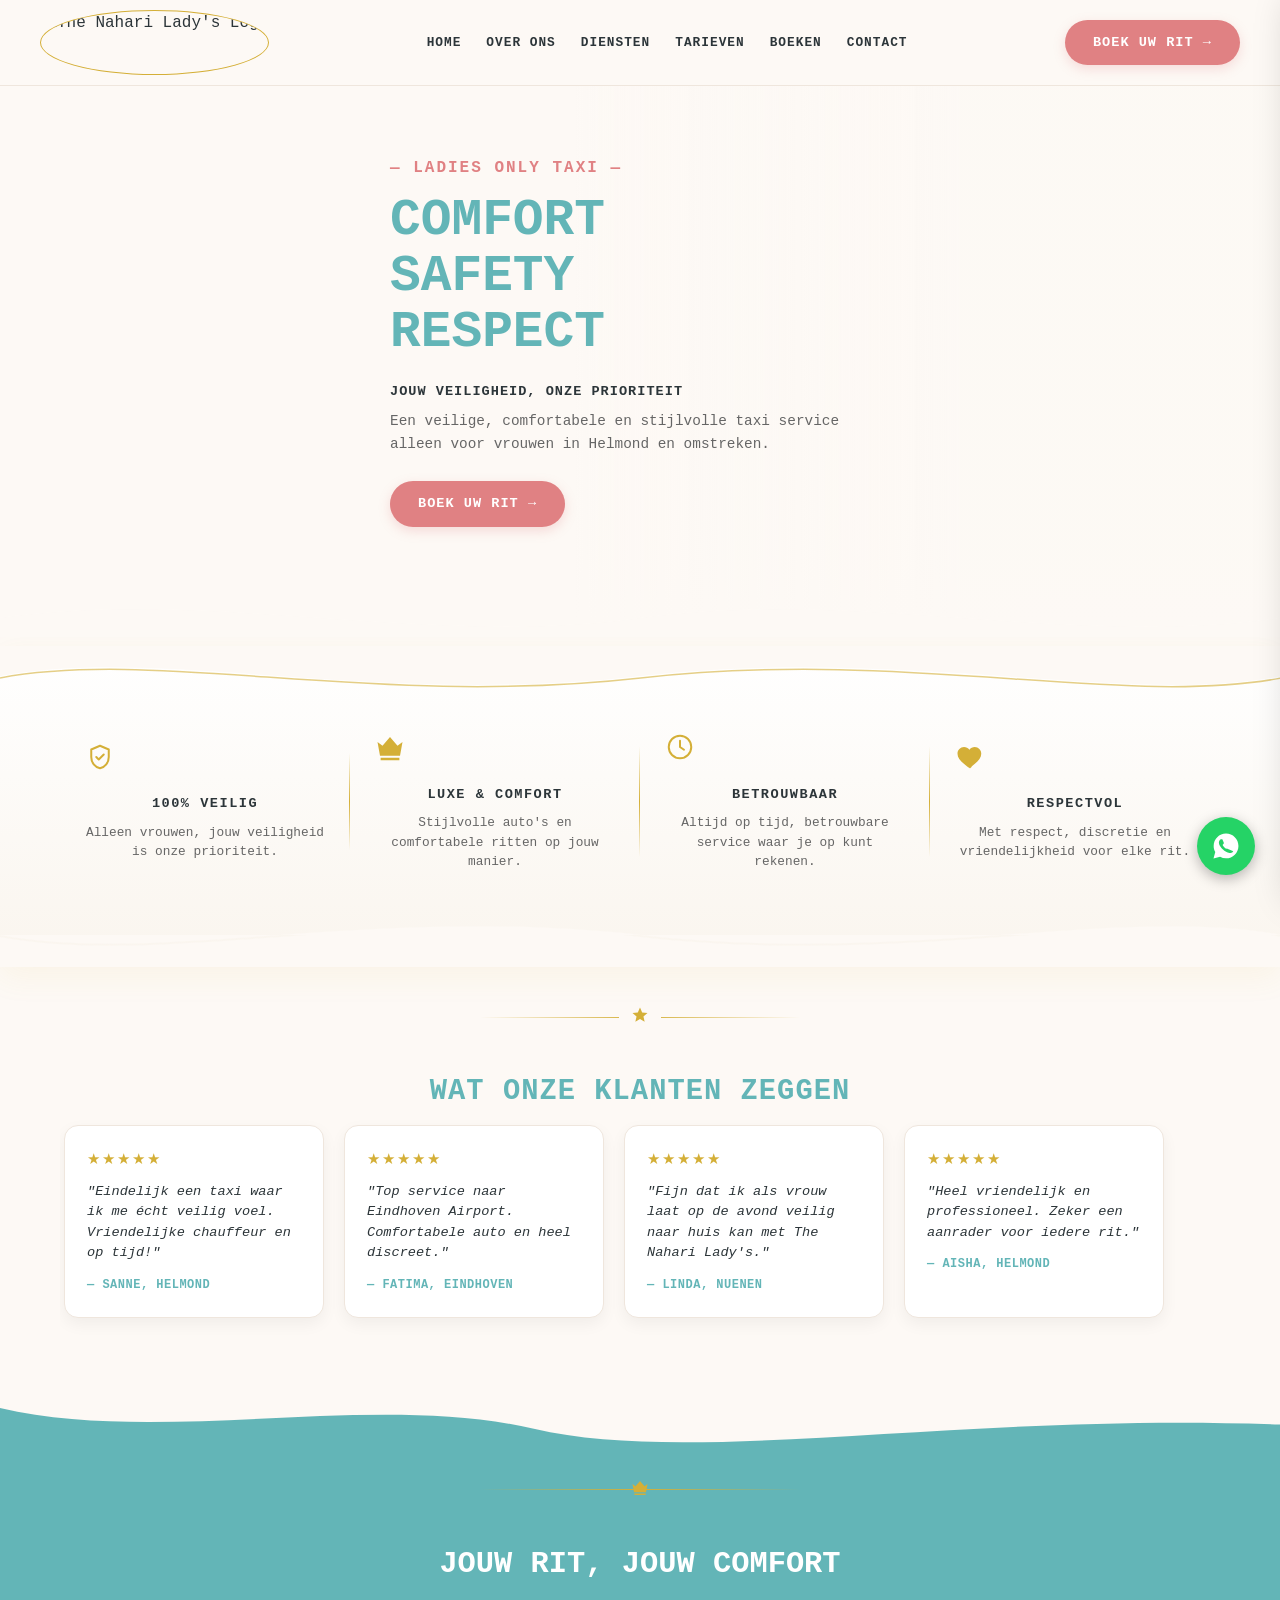
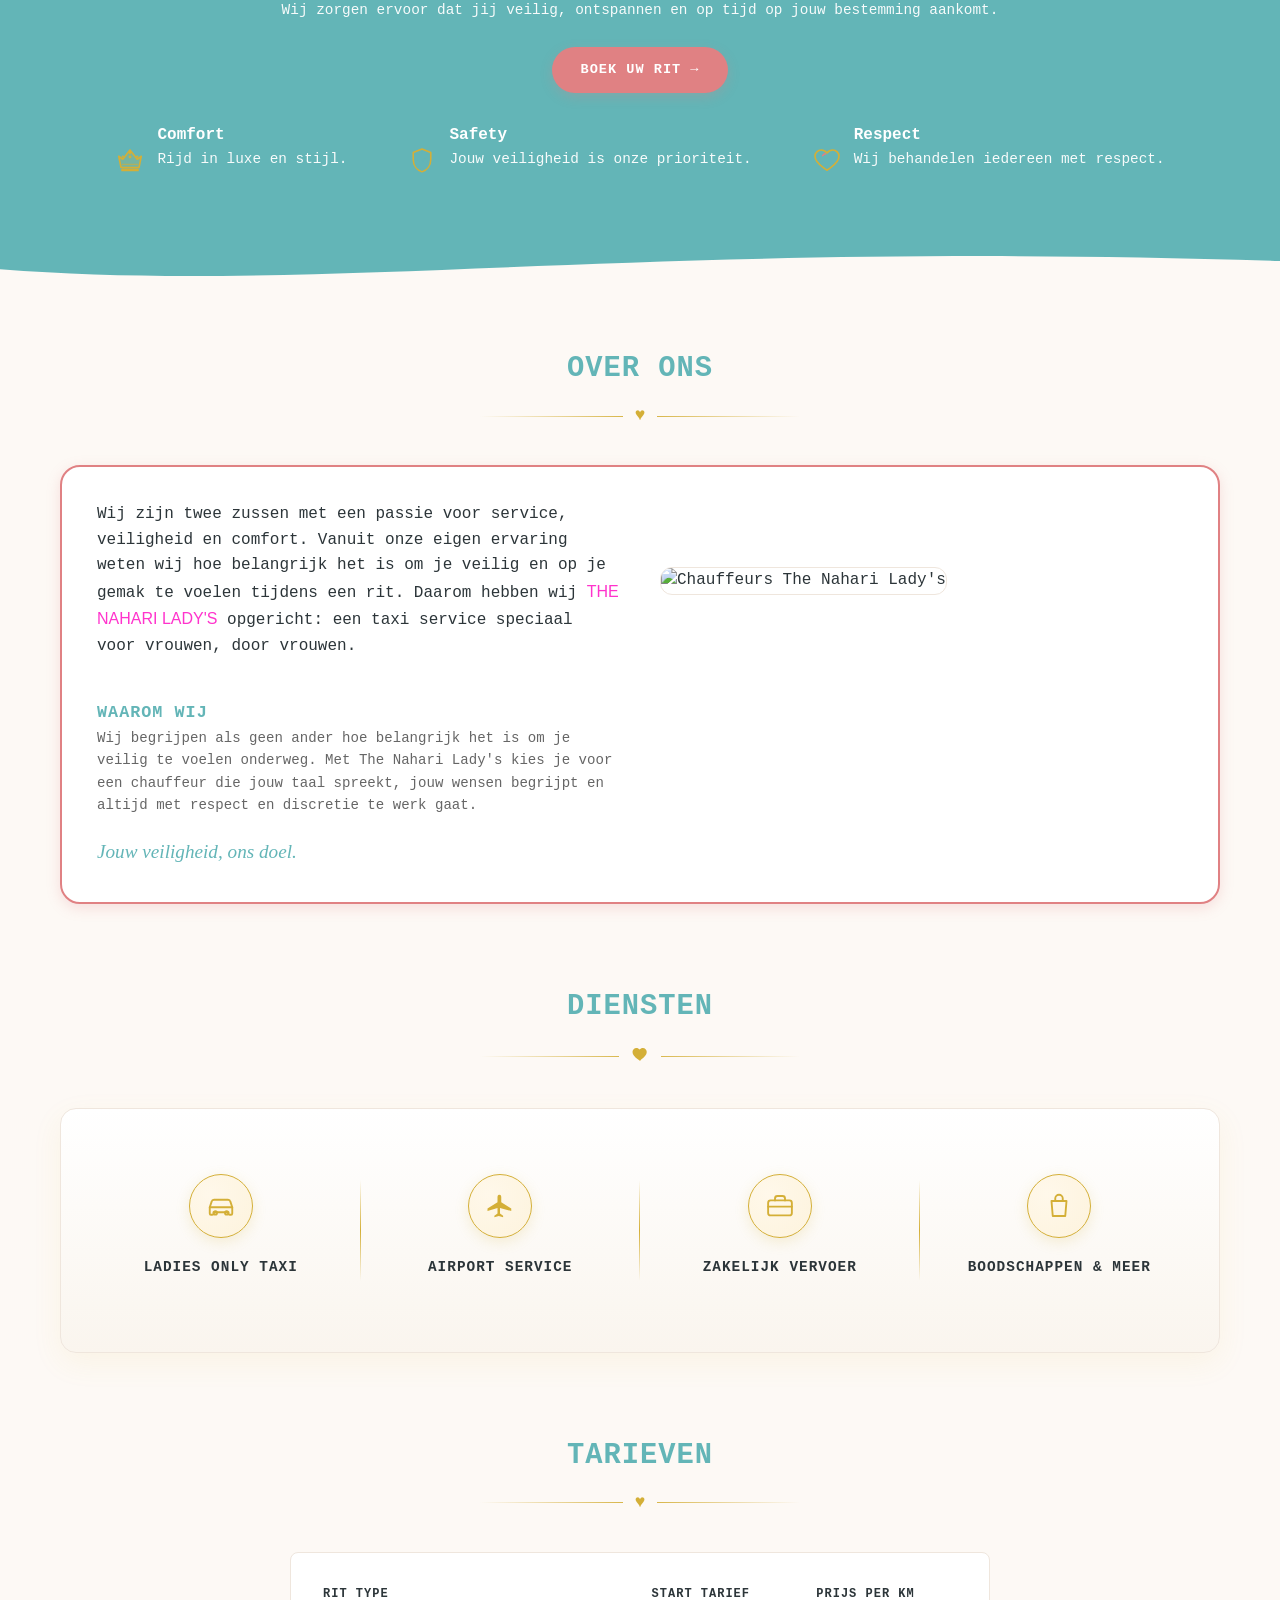
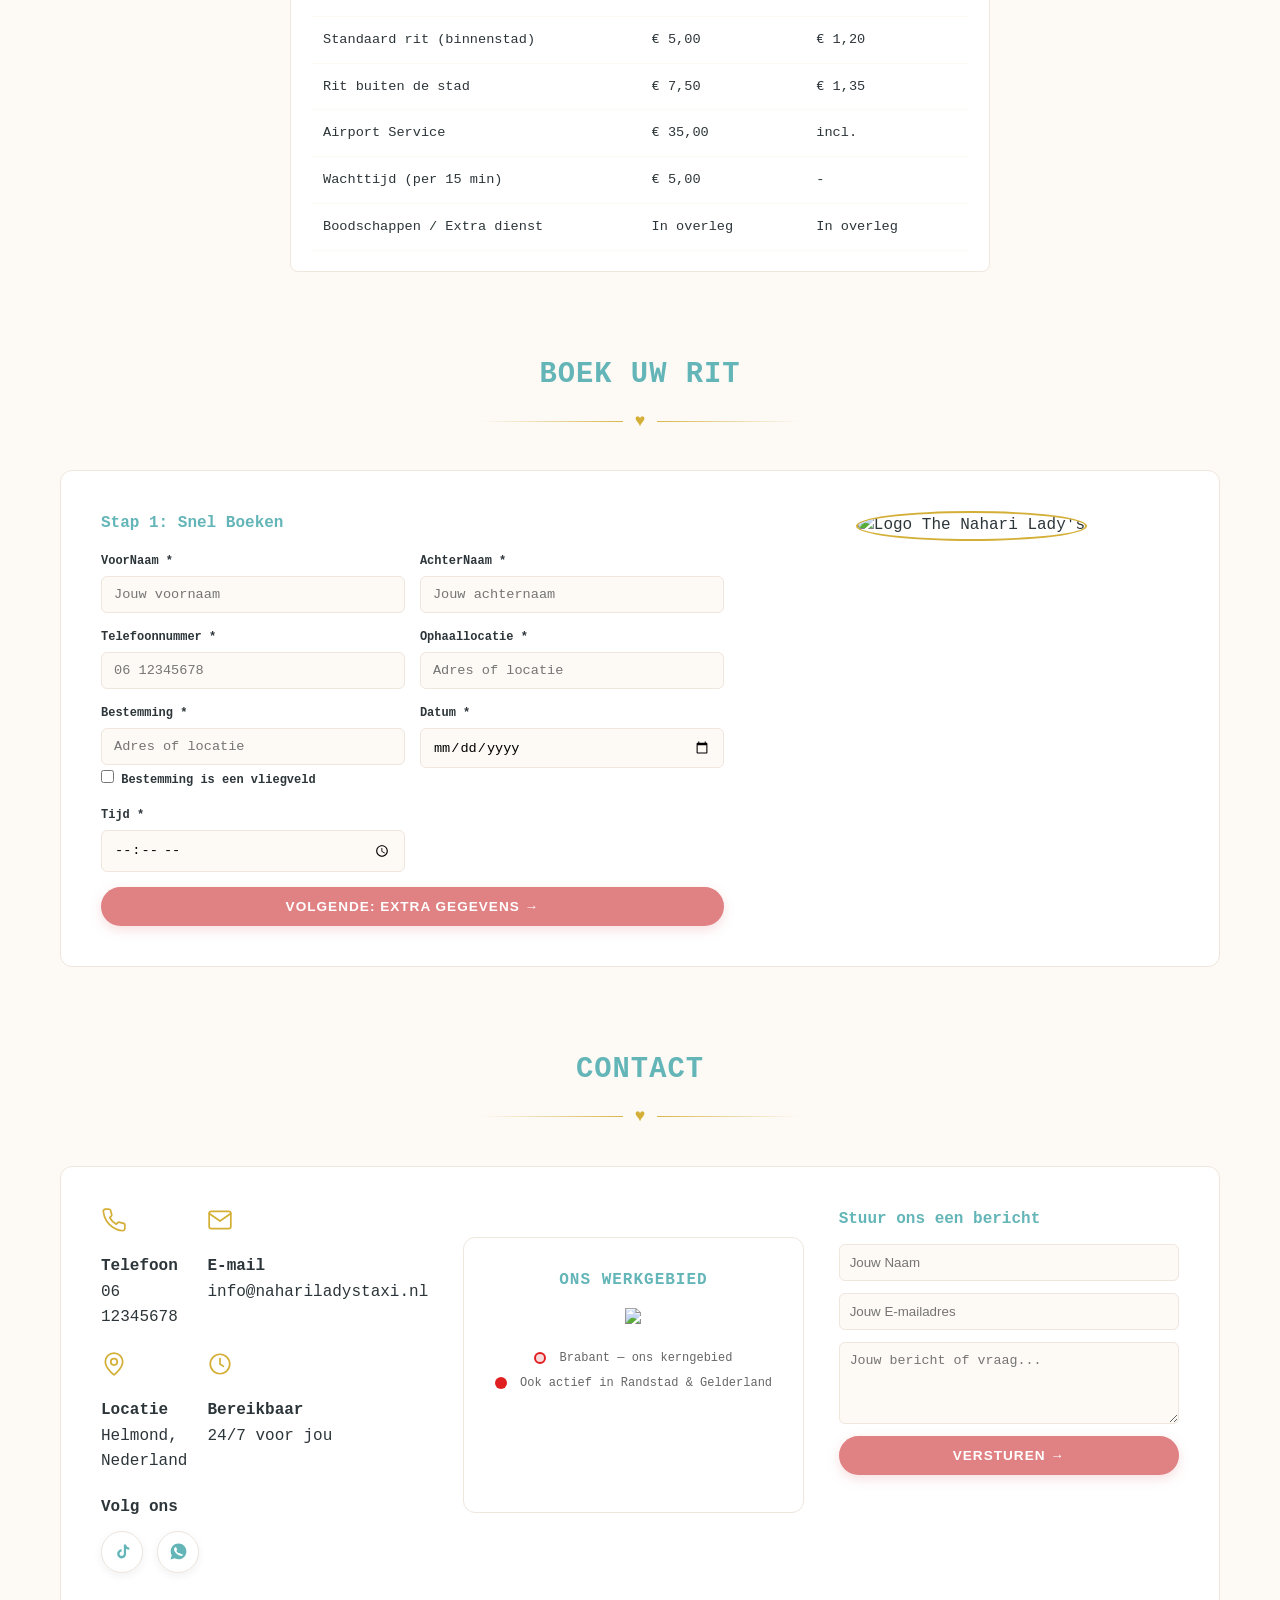
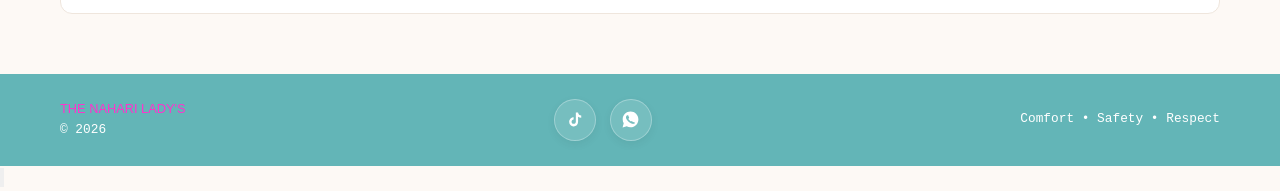
==== commit 2e6e7bda: "Update navigation links and add reviews section" ====
--- a/boeken.html
+++ b/boeken.html
@@ -8,6 +8,7 @@
   <link rel="stylesheet" href="css/style.css">
 </head>
 <body>
+<div class="scroll-progress" id="scrollProgress"></div>
 
   <!-- PRELOADER -->
   <div id="preloader">
@@ -23,18 +24,17 @@
   <div class="mobile-sidebar" id="mobileSidebar">
     <div class="mobile-sidebar-preview" id="mobilePreview"></div>
     <ul class="mobile-nav-links">
-      <li><a href="#home" data-img="https://images.unsplash.com/photo-1549317661-bd32c8ce0db2?auto=format&fit=crop&w=500&q=80" onclick="toggleMenu()"><span class="m-icon">⌂</span>Home</a></li>
-      <li><a href="#over-ons" data-img="https://images.unsplash.com/photo-1573496359142-b8d87734a5a2?auto=format&fit=crop&w=500&q=80" onclick="toggleMenu()"><span class="m-icon">♥</span>Over Ons</a></li>
-      <li><a href="#diensten" data-img="https://images.unsplash.com/photo-1449965408869-eaa3f722e40d?auto=format&fit=crop&w=500&q=80" onclick="toggleMenu()"><span class="m-icon">✦</span>Diensten</a></li>
-      <li><a href="#tarieven" data-img="https://images.unsplash.com/photo-1554224155-8d04cb21cd6c?auto=format&fit=crop&w=500&q=80" onclick="toggleMenu()"><span class="m-icon">€</span>Tarieven</a></li>
-      <li><a href="#boeken" data-img="nnl.jpg" onclick="toggleMenu()"><span class="m-icon">🚗</span>Boeken</a></li>
-      <li><a href="#contact" data-img="https://images.unsplash.com/photo-1423666639041-f56000c27a9a?auto=format&fit=crop&w=500&q=80" onclick="toggleMenu()"><span class="m-icon">✉</span>Contact</a></li>
+      <li><a href="index.html" data-img="https://images.unsplash.com/photo-1549317661-bd32c8ce0db2?auto=format&fit=crop&w=500&q=80" onclick="toggleMenu()"><span class="m-icon">⌂</span>Home</a></li>
+      <li><a href="over-ons.html" data-img="https://images.unsplash.com/photo-1573496359142-b8d87734a5a2?auto=format&fit=crop&w=500&q=80" onclick="toggleMenu()"><span class="m-icon">♥</span>Over Ons</a></li>
+      <li><a href="diensten.html" data-img="https://images.unsplash.com/photo-1449965408869-eaa3f722e40d?auto=format&fit=crop&w=500&q=80" onclick="toggleMenu()"><span class="m-icon">✦</span>Diensten</a></li>
+      <li><a href="tarieven.html" data-img="https://images.unsplash.com/photo-1554224155-8d04cb21cd6c?auto=format&fit=crop&w=500&q=80" onclick="toggleMenu()"><span class="m-icon">€</span>Tarieven</a></li>
+      <li><a href="boeken.html" data-img="nnl.jpg" onclick="toggleMenu()"><span class="m-icon">🚗</span>Boeken</a></li>
+      <li><a href="contact.html" data-img="https://images.unsplash.com/photo-1423666639041-f56000c27a9a?auto=format&fit=crop&w=500&q=80" onclick="toggleMenu()"><span class="m-icon">✉</span>Contact</a></li>
     </ul>
     <div>
       <div class="mobile-sidebar-socials social-icons">
         <a href="https://www.tiktok.com" target="_blank" rel="noopener" class="icon-tiktok" aria-label="TikTok"><svg viewBox="0 0 24 24" fill="currentColor"><path d="M16.5 3c.4 2.1 1.8 3.7 4 4.1v2.7c-1.4 0-2.8-.4-4-1.2v6.6c0 3.3-2.7 5.8-5.9 5.6-2.9-.2-5.2-2.6-5.3-5.5-.1-3.2 2.4-5.9 5.6-6v2.8c-1.5.1-2.7 1.4-2.6 2.9.1 1.5 1.4 2.6 2.9 2.5 1.4-.1 2.5-1.3 2.5-2.7V3h2.8z"/></svg></a>
         <a href="https://wa.me/31612345678" target="_blank" rel="noopener" class="icon-whatsapp" aria-label="WhatsApp"><svg viewBox="0 0 24 24" fill="currentColor"><path d="M12.04 2C6.58 2 2.13 6.45 2.13 11.91c0 1.79.47 3.45 1.29 4.9L2 22l5.25-1.38a9.9 9.9 0 0 0 4.79 1.22h.01c5.46 0 9.91-4.45 9.91-9.91C21.96 6.45 17.5 2 12.04 2zm5.8 14.16c-.24.68-1.4 1.3-1.93 1.35-.5.05-1.13.07-1.82-.12-.42-.12-.96-.3-1.65-.6-2.9-1.25-4.8-4.15-4.94-4.34-.14-.19-1.18-1.57-1.18-3 0-1.43.75-2.13 1.02-2.42.27-.29.58-.36.78-.36.19 0 .39 0 .56.01.18.01.42-.07.66.5.24.58.83 2 .9 2.15.07.15.12.32.02.51-.1.19-.15.31-.29.48-.15.17-.3.38-.43.51-.14.14-.29.29-.13.57.17.28.75 1.24 1.6 2 .12.11.34.29.44.42.29.25.6.5.94.29.15-.1.14-.11.26-.16z"/></svg></a>
-        <a href="https://facebook.com" target="_blank" rel="noopener" class="icon-facebook" aria-label="Facebook"><svg viewBox="0 0 24 24" fill="currentColor"><path d="M13.5 21v-7.5h2.5l.5-3h-3V8.5c0-.87.24-1.46 1.5-1.46h1.6V4.34C15.8 4.24 14.9 4.13 13.9 4.13c-2.1 0-3.5 1.28-3.5 3.63V10.5H8v3h2.4V21h3.1z"/></svg></a>
       </div>
       <a href="#boeken" class="btn-pink" onclick="toggleMenu()" style="justify-content: center; margin-top: 20px; width: 100%;">Boek uw rit &rarr;</a>
     </div>
@@ -49,12 +49,12 @@
 
       <nav aria-label="Hoofdnavigatie">
         <ul class="nav-links">
-          <li><a href="#home" data-img="https://images.unsplash.com/photo-1549317661-bd32c8ce0db2?auto=format&fit=crop&w=300&q=80">Home</a></li>
-          <li><a href="#over-ons" data-img="https://images.unsplash.com/photo-1573496359142-b8d87734a5a2?auto=format&fit=crop&w=300&q=80">Over Ons</a></li>
-          <li><a href="#diensten" data-img="https://images.unsplash.com/photo-1449965408869-eaa3f722e40d?auto=format&fit=crop&w=300&q=80">Diensten</a></li>
-          <li><a href="#tarieven" data-img="https://images.unsplash.com/photo-1554224155-8d04cb21cd6c?auto=format&fit=crop&w=300&q=80">Tarieven</a></li>
-          <li><a href="#boeken" data-img="nnl.jpg">Boeken</a></li>
-          <li><a href="#contact" data-img="https://images.unsplash.com/photo-1423666639041-f56000c27a9a?auto=format&fit=crop&w=300&q=80">Contact</a></li>
+          <li><a href="index.html" data-img="https://images.unsplash.com/photo-1549317661-bd32c8ce0db2?auto=format&fit=crop&w=300&q=80">Home</a></li>
+          <li><a href="over-ons.html" data-img="https://images.unsplash.com/photo-1573496359142-b8d87734a5a2?auto=format&fit=crop&w=300&q=80">Over Ons</a></li>
+          <li><a href="diensten.html" data-img="https://images.unsplash.com/photo-1449965408869-eaa3f722e40d?auto=format&fit=crop&w=300&q=80">Diensten</a></li>
+          <li><a href="tarieven.html" data-img="https://images.unsplash.com/photo-1554224155-8d04cb21cd6c?auto=format&fit=crop&w=300&q=80">Tarieven</a></li>
+          <li><a href="boeken.html" data-img="nnl.jpg">Boeken</a></li>
+          <li><a href="contact.html" data-img="https://images.unsplash.com/photo-1423666639041-f56000c27a9a?auto=format&fit=crop&w=300&q=80">Contact</a></li>
         </ul>
       </nav>
 
@@ -124,6 +124,39 @@
     </div>
   </section>
 
+  <section class="reviews-strip fade-in-up">
+  <div class="container">
+    <div class="gold-line-divider" style="margin-top:0;">
+      <span class="gold-heart-icon">
+        <svg viewBox="0 0 24 24" fill="#D4AF37"><path d="M12 17.3l-6.2 3.8 1.6-7-5.4-4.7 7.1-.6L12 2l2.9 6.8 7.1.6-5.4 4.7 1.6 7z"/></svg>
+      </span>
+    </div>
+    <h2 class="section-title" style="margin-top:0;">Wat Onze Klanten Zeggen</h2>
+    <div class="reviews-track">
+      <div class="review-card">
+        <div class="review-stars">★★★★★</div>
+        <p class="review-text">"Eindelijk een taxi waar ik me écht veilig voel. Vriendelijke chauffeur en op tijd!"</p>
+        <div class="review-author">— Sanne, Helmond</div>
+      </div>
+      <div class="review-card">
+        <div class="review-stars">★★★★★</div>
+        <p class="review-text">"Top service naar Eindhoven Airport. Comfortabele auto en heel discreet."</p>
+        <div class="review-author">— Fatima, Eindhoven</div>
+      </div>
+      <div class="review-card">
+        <div class="review-stars">★★★★★</div>
+        <p class="review-text">"Fijn dat ik als vrouw laat op de avond veilig naar huis kan met The Nahari Lady's."</p>
+        <div class="review-author">— Linda, Nuenen</div>
+      </div>
+      <div class="review-card">
+        <div class="review-stars">★★★★★</div>
+        <p class="review-text">"Heel vriendelijk en professioneel. Zeker een aanrader voor iedere rit."</p>
+        <div class="review-author">— Aisha, Helmond</div>
+      </div>
+    </div>
+  </div>
+</section>
+
   <!-- TURQUOISE SECTIE -->
   <section class="wave-container fade-in-up">
     <div class="wave-top">
@@ -165,24 +198,28 @@
     </div>
   </section>
 
-  <!-- OVER ONS -->
-  <section class="container fade-in-up" id="over-ons">
-    <h2 class="section-title">Over Ons</h2>
-    <div class="gold-line-divider">
-      <span class="gold-heart-icon">♥</span>
-    </div>
-    
-    <div class="about-grid">
-      <div class="about-text">
-        <p>Wij zijn twee zussen met een passie voor service, veiligheid en comfort. Vanuit onze eigen ervaring weten wij hoe belangrijk het is om je veilig en op je gemak te voelen tijdens een rit.</p>
-        <p>Daarom hebben wij <span class="brand-name">THE NAHARI LADY'S</span> opgericht: een taxi service speciaal voor vrouwen, door vrouwen.</p>
-        <div class="about-quote">Jouw veiligheid, ons doel.</div>
-      </div>
-      <div class="about-image">
-        <img src="https://images.unsplash.com/photo-1573496359142-b8d87734a5a2?auto=format&fit=crop&w=800&q=80" alt="Chauffeurs The Nahari Lady's" loading="lazy">
-      </div>
-    </div>
-  </section>
+<!-- OVER ONS -->
+<section class="container fade-in-up" id="over-ons">
+  <h2 class="section-title">Over Ons</h2>
+  <div class="gold-line-divider">
+    <span class="gold-heart-icon">♥</span>
+  </div>
+
+  <div class="about-grid">
+    <div class="about-intro-inline">
+      <p>Wij zijn twee zussen met een passie voor service, veiligheid en comfort. Vanuit onze eigen ervaring weten wij hoe belangrijk het is om je veilig en op je gemak te voelen tijdens een rit. Daarom hebben wij <span class="brand-name">THE NAHARI LADY'S</span> opgericht: een taxi service speciaal voor vrouwen, door vrouwen.</p>
+    </div>
+
+    <div class="about-image">
+      <img src="https://images.unsplash.com/photo-1573496359142-b8d87734a5a2?auto=format&fit=crop&w=800&q=80" alt="Chauffeurs The Nahari Lady's" loading="lazy">
+    </div>
+    <div class="about-text">
+      <h3 class="about-col-title">Waarom Wij</h3>
+      <p>Wij begrijpen als geen ander hoe belangrijk het is om je veilig te voelen onderweg. Met The Nahari Lady's kies je voor een chauffeur die jouw taal spreekt, jouw wensen begrijpt en altijd met respect en discretie te werk gaat.</p>
+      <div class="about-quote">Jouw veiligheid, ons doel.</div>
+    </div>
+  </div>
+</section>
 
   <!-- DIENSTEN -->
   <section class="container fade-in-up" id="diensten">
@@ -259,8 +296,12 @@
           <h3 style="font-size: 1rem; margin-bottom: 15px; color: var(--turquoise-main);">Stap 1: Snel Boeken</h3>
           <div class="form-grid">
             <div class="form-group">
-              <label for="naam">Naam *</label>
-              <input type="text" id="naam" placeholder="Jouw naam" required>
+              <label for="voornaam">VoorNaam *</label>
+              <input type="text" id="voornaam" placeholder="Jouw voornaam" required>
+            </div>
+            <div class="form-group">
+              <label for="achternaam">AchterNaam *</label>
+              <input type="text" id="achternaam" placeholder="Jouw achternaam" required>
             </div>
             <div class="form-group">
               <label for="telefoon">Telefoonnummer *</label>
@@ -271,9 +312,17 @@
               <input type="text" id="ophaal" placeholder="Adres of locatie" required>
             </div>
             <div class="form-group">
-              <label for="bestemming">Bestemming *</label>
-              <input type="text" id="bestemming" placeholder="Adres of locatie" required>
-            </div>
+  <label for="bestemming">Bestemming *</label>
+  <input type="text" id="bestemming" placeholder="Adres of locatie" required>
+  <label class="checkbox-inline">
+    <input type="checkbox" id="isVliegveld" onchange="toggleVluchtnummer()">
+    Bestemming is een vliegveld
+  </label>
+</div>
+<div class="form-group full-width" id="vluchtnummerGroup" style="display:none;">
+  <label for="vluchtnummer">Vluchtnummer (optioneel)</label>
+  <input type="text" id="vluchtnummer" placeholder="Bijv. KL1234 of TUI123">
+</div>
             <div class="form-group">
               <label for="datum">Datum *</label>
               <input type="date" id="datum" required>
@@ -310,6 +359,37 @@
                 <option value="3+">3+ Koffers</option>
               </select>
             </div>
+            <div class="form-group full-width">
+  <label>Kinderzitje nodig?</label>
+  <div class="radio-group">
+    <div class="radio-option">
+      <input type="radio" id="kz-ja" name="kinderzitje" value="ja">
+      <label for="kz-ja">Ja</label>
+    </div>
+    <div class="radio-option">
+      <input type="radio" id="kz-nee" name="kinderzitje" value="nee" checked>
+      <label for="kz-nee">Nee</label>
+    </div>
+  </div>
+</div>
+
+<div class="form-group full-width">
+  <label>Voorkeur tijdens de rit</label>
+  <div class="radio-group">
+    <div class="radio-option">
+      <input type="radio" id="vk-radio" name="voorkeur" value="radio" checked>
+      <label for="vk-radio">Radio</label>
+    </div>
+    <div class="radio-option">
+      <input type="radio" id="vk-stilte" name="voorkeur" value="stilte">
+      <label for="vk-stilte">Stilte</label>
+    </div>
+    <div class="radio-option">
+      <input type="radio" id="vk-praten" name="voorkeur" value="praten">
+      <label for="vk-praten">Praten</label>
+    </div>
+  </div>
+</div>
             <div class="form-group full-width">
               <label for="kortingscode">Kortingscode (bijv. WELKOM10)</label>
               <div style="display:flex; gap:10px;">
@@ -354,10 +434,10 @@
     </div>
 
     <div class="contact-container">
-      <div class="contact-image-wrap">
+      <!--<div class="contact-image-wrap">
         <img src="https://images.unsplash.com/photo-1584917865442-de89df76afd3?auto=format&fit=crop&w=800&q=80" alt="Elegante damestas" loading="lazy">
         <div class="contact-image-caption">Stijlvol onderweg, altijd met een goed gevoel.</div>
-      </div>
+      </div>-->
       <div class="contact-grid">
 <div class="contact-item">
   <div class="icon"><svg viewBox="0 0 24 24" fill="none" stroke="currentColor" stroke-width="1.6" stroke-linecap="round" stroke-linejoin="round"><path d="M22 16.92v3a2 2 0 0 1-2.18 2 19.79 19.79 0 0 1-8.63-3.07 19.5 19.5 0 0 1-6-6 19.79 19.79 0 0 1-3.07-8.67A2 2 0 0 1 4.11 2h3a2 2 0 0 1 2 1.72c.127.96.361 1.903.7 2.81a2 2 0 0 1-.45 2.11L8.09 9.91a16 16 0 0 0 6 6l1.27-1.27a2 2 0 0 1 2.11-.45c.907.339 1.85.573 2.81.7A2 2 0 0 1 22 16.92z"/></svg></div>
@@ -384,11 +464,19 @@
           <div class="social-icons">
             <a href="https://www.tiktok.com" target="_blank" rel="noopener" class="icon-tiktok" aria-label="TikTok"><svg viewBox="0 0 24 24" fill="currentColor"><path d="M16.5 3c.4 2.1 1.8 3.7 4 4.1v2.7c-1.4 0-2.8-.4-4-1.2v6.6c0 3.3-2.7 5.8-5.9 5.6-2.9-.2-5.2-2.6-5.3-5.5-.1-3.2 2.4-5.9 5.6-6v2.8c-1.5.1-2.7 1.4-2.6 2.9.1 1.5 1.4 2.6 2.9 2.5 1.4-.1 2.5-1.3 2.5-2.7V3h2.8z"/></svg></a>
             <a href="https://wa.me/31612345678" target="_blank" rel="noopener" class="icon-whatsapp" aria-label="WhatsApp"><svg viewBox="0 0 24 24" fill="currentColor"><path d="M12.04 2C6.58 2 2.13 6.45 2.13 11.91c0 1.79.47 3.45 1.29 4.9L2 22l5.25-1.38a9.9 9.9 0 0 0 4.79 1.22h.01c5.46 0 9.91-4.45 9.91-9.91C21.96 6.45 17.5 2 12.04 2zm5.8 14.16c-.24.68-1.4 1.3-1.93 1.35-.5.05-1.13.07-1.82-.12-.42-.12-.96-.3-1.65-.6-2.9-1.25-4.8-4.15-4.94-4.34-.14-.19-1.18-1.57-1.18-3 0-1.43.75-2.13 1.02-2.42.27-.29.58-.36.78-.36.19 0 .39 0 .56.01.18.01.42-.07.66.5.24.58.83 2 .9 2.15.07.15.12.32.02.51-.1.19-.15.31-.29.48-.15.17-.3.38-.43.51-.14.14-.29.29-.13.57.17.28.75 1.24 1.6 2 .12.11.34.29.44.42.29.25.6.5.94.29.15-.1.14-.11.26-.16z"/></svg></a>
-            <a href="https://facebook.com" target="_blank" rel="noopener" class="icon-facebook" aria-label="Facebook"><svg viewBox="0 0 24 24" fill="currentColor"><path d="M13.5 21v-7.5h2.5l.5-3h-3V8.5c0-.87.24-1.46 1.5-1.46h1.6V4.34C15.8 4.24 14.9 4.13 13.9 4.13c-2.1 0-3.5 1.28-3.5 3.63V10.5H8v3h2.4V21h3.1z"/></svg></a>
           </div>
         </div>
       </div>
 
+      <div class="nl-map-card">
+  <h4>Ons Werkgebied</h4>
+  <img src="brabantmap.png" height="200">
+  <div class="nl-map-legend">
+    <span><i class="legend-swatch brabant"></i> Brabant — ons kerngebied</span>
+    <span><i class="legend-swatch dot"></i> Ook actief in Randstad & Gelderland</span>
+  </div>
+</div>
+      
       <!-- Contactformulier -->
       <form onsubmit="handleContactSubmit(event)" style="display:flex; flex-direction:column; gap:12px;">
         <h3 style="font-size: 1rem; color: var(--turquoise-main);">Stuur ons een bericht</h3>
@@ -399,6 +487,7 @@
       </form>
     </div>
   </section>
+
 
   <!-- FOOTER -->
   <footer>
@@ -540,8 +629,25 @@
       e.target.reset();
     }
   </script>
+  <script>
+    function toggleVluchtnummer() {
+  const isVliegveld = document.getElementById('isVliegveld').checked;
+  const group = document.getElementById('vluchtnummerGroup');
+  group.style.display = isVliegveld ? 'block' : 'none';
+  if (!isVliegveld) {
+    document.getElementById('vluchtnummer').value = '';
+  }
+}
+  </script>
 <a href="https://wa.me/31612345678" target="_blank" rel="noopener" class="whatsapp-float" aria-label="WhatsApp">
   <svg viewBox="0 0 24 24" fill="currentColor"><path d="M12.04 2C6.58 2 2.13 6.45 2.13 11.91c0 1.79.47 3.45 1.29 4.9L2 22l5.25-1.38a9.9 9.9 0 0 0 4.79 1.22h.01c5.46 0 9.91-4.45 9.91-9.91C21.96 6.45 17.5 2 12.04 2zm5.8 14.16c-.24.68-1.4 1.3-1.93 1.35-.5.05-1.13.07-1.82-.12-.42-.12-.96-.3-1.65-.6-2.9-1.25-4.8-4.15-4.94-4.34-.14-.19-1.18-1.57-1.18-3 0-1.43.75-2.13 1.02-2.42.27-.29.58-.36.78-.36.19 0 .39 0 .56.01.18.01.42-.07.66.5.24.58.83 2 .9 2.15.07.15.12.32.02.51-.1.19-.15.31-.29.48-.15.17-.3.38-.43.51-.14.14-.29.29-.13.57.17.28.75 1.24 1.6 2 .12.11.34.29.44.42.29.25.6.5.94.29.15-.1.14-.11.26-.16z"/></svg>
 </a>
+
+<div class="toast-container" id="toastContainer"></div>
+
+<button class="back-to-top" id="backToTop" aria-label="Terug naar boven">
+  <svg viewBox="0 0 24 24" fill="none" stroke="currentColor" stroke-width="2" stroke-linecap="round" stroke-linejoin="round"><path d="M12 19V5"/><path d="M5 12l7-7 7 7"/></svg>
+</button>
+
 </body>
 </html>
--- a/css/style.css
+++ b/css/style.css
@@ -475,3 +475,53 @@
   animation: pulseRing 2.5s infinite;
 }
 .whatsapp-float svg { width: 30px; height: 30px; color: #FFF; }
+.about-image-col { display: flex; flex-direction: column; gap: 15px; }
+.about-col-title {
+  font-family: var(--font-serif);
+  font-size: 1.05rem;
+  text-transform: uppercase;
+  letter-spacing: 1px;
+  color: var(--pink-main);
+}
+.about-text .about-col-title { color: var(--turquoise-main); }
+.nl-map-card {
+  background: #FFF; border: 1px solid var(--border-color); border-radius: 12px;
+  padding: 30px; text-align: center; margin-top: 30px; margin-bottom: 60px;
+}
+.nl-map-card h4 {
+  font-family: var(--font-serif); color: var(--turquoise-main);
+  text-transform: uppercase; letter-spacing: 1px; margin-bottom: 15px; font-size: 1rem;
+}
+.nl-map { width: 100%; max-width: 260px; height: auto; }
+.nl-outline { fill: var(--turquoise-light); stroke: var(--turquoise-main); stroke-width: 2; }
+.brabant-outline { fill: rgba(224,129,131,0.15); stroke: #E02020; stroke-width: 2.5; }
+.city-dot { fill: #E02020; }
+.nl-map-legend {
+  display: flex; flex-direction: column; gap: 6px; margin-top: 15px;
+  font-size: 0.75rem; color: var(--text-muted);
+}
+.legend-swatch {
+  display: inline-block; width: 12px; height: 12px; border-radius: 50%;
+  margin-right: 6px; vertical-align: middle;
+}
+.legend-swatch.brabant { background: rgba(224,129,131,0.3); border: 2px solid #E02020; }
+.legend-swatch.dot { background: #E02020; }
+.reviews-strip { padding: 10px 0 70px; }
+.reviews-track {
+  display: flex; gap: 20px; overflow-x: auto; padding: 10px 4px 20px;
+  scroll-snap-type: x mandatory;
+}
+.reviews-track::-webkit-scrollbar { height: 6px; }
+.reviews-track::-webkit-scrollbar-thumb { background: var(--gold-accent); border-radius: 10px; }
+.review-card {
+  flex: 0 0 260px; scroll-snap-align: start;
+  background: #FFF; border: 1px solid var(--border-color); border-radius: 14px;
+  padding: 22px; box-shadow: 0 6px 16px rgba(0,0,0,0.05);
+}
+.review-stars { color: var(--gold-accent); font-size: 0.95rem; margin-bottom: 10px; letter-spacing: 2px; }
+.review-text { font-size: 0.85rem; color: var(--text-dark); font-style: italic; margin-bottom: 12px; line-height: 1.5; }
+.review-author { font-size: 0.75rem; font-weight: 600; color: var(--turquoise-main); text-transform: uppercase; letter-spacing: 0.5px; }
+
+@media (max-width: 600px) {
+  .review-card { flex: 0 0 220px; }
+}
